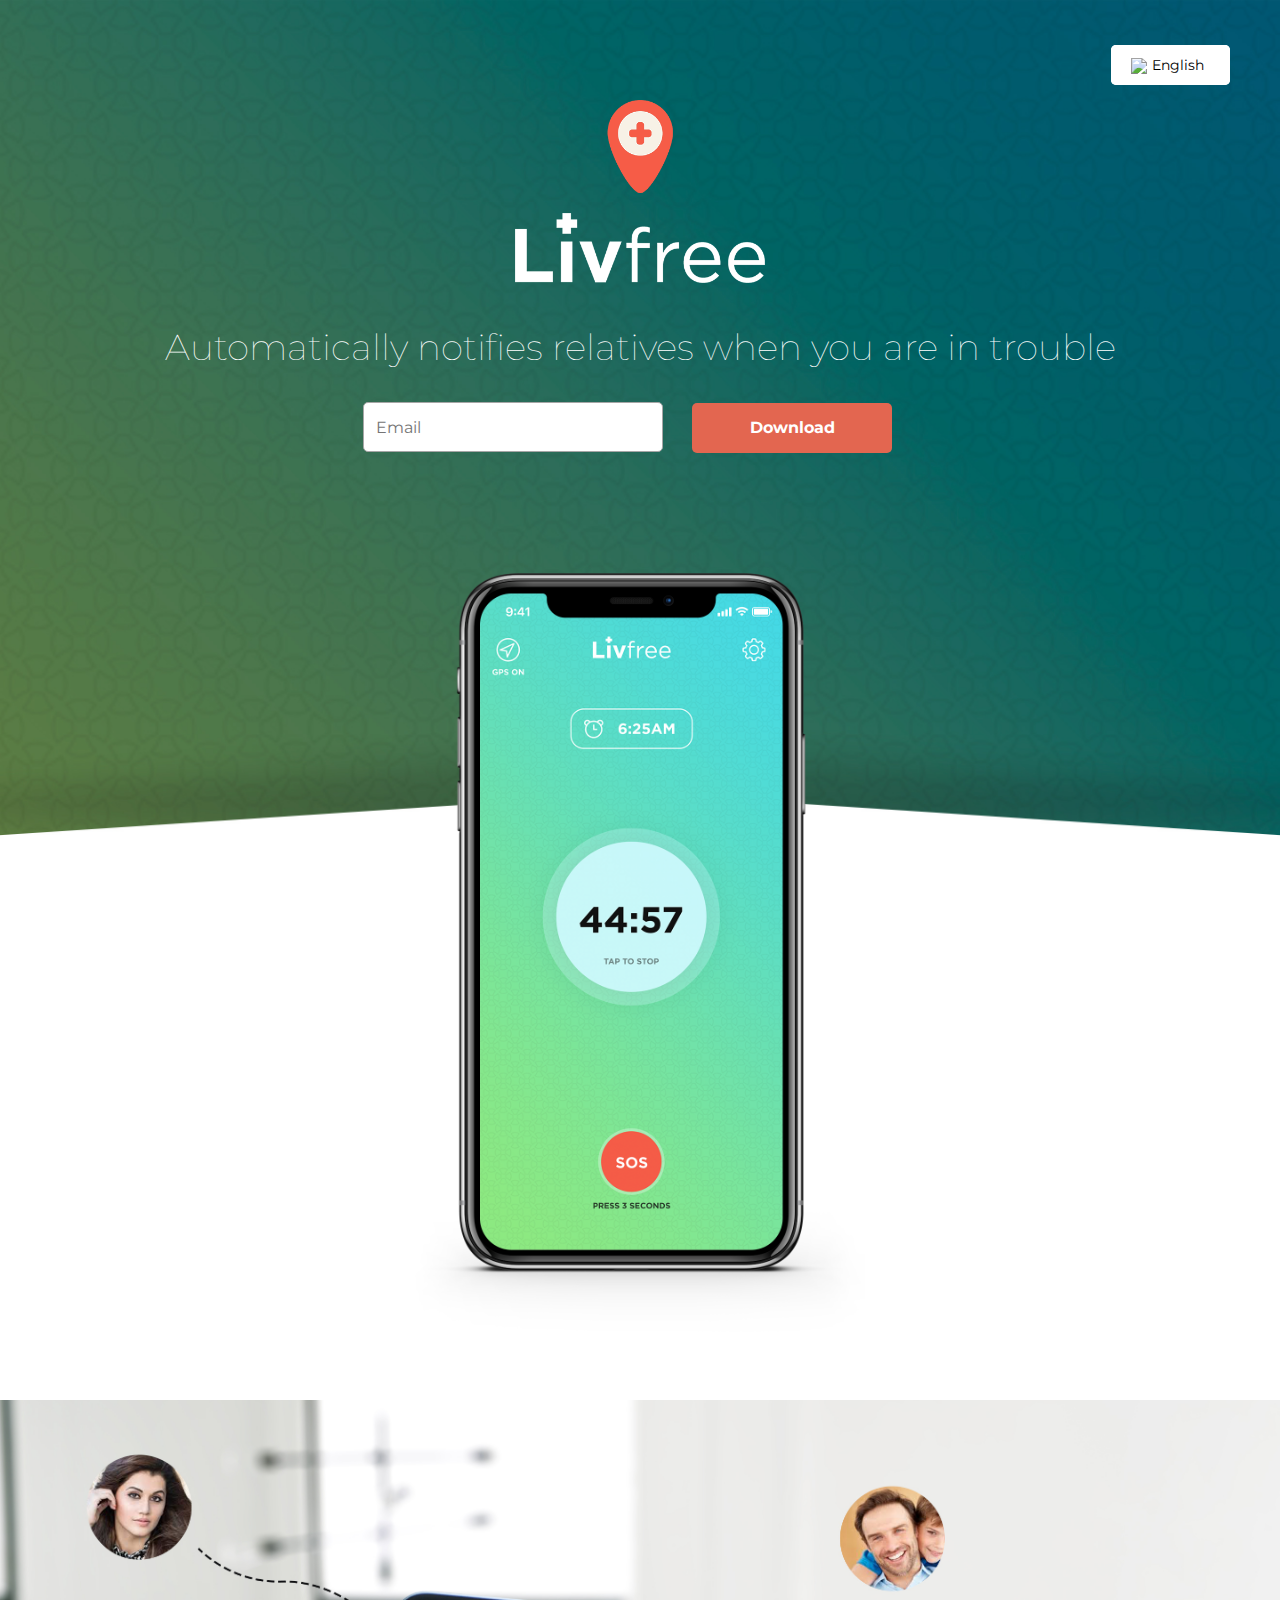
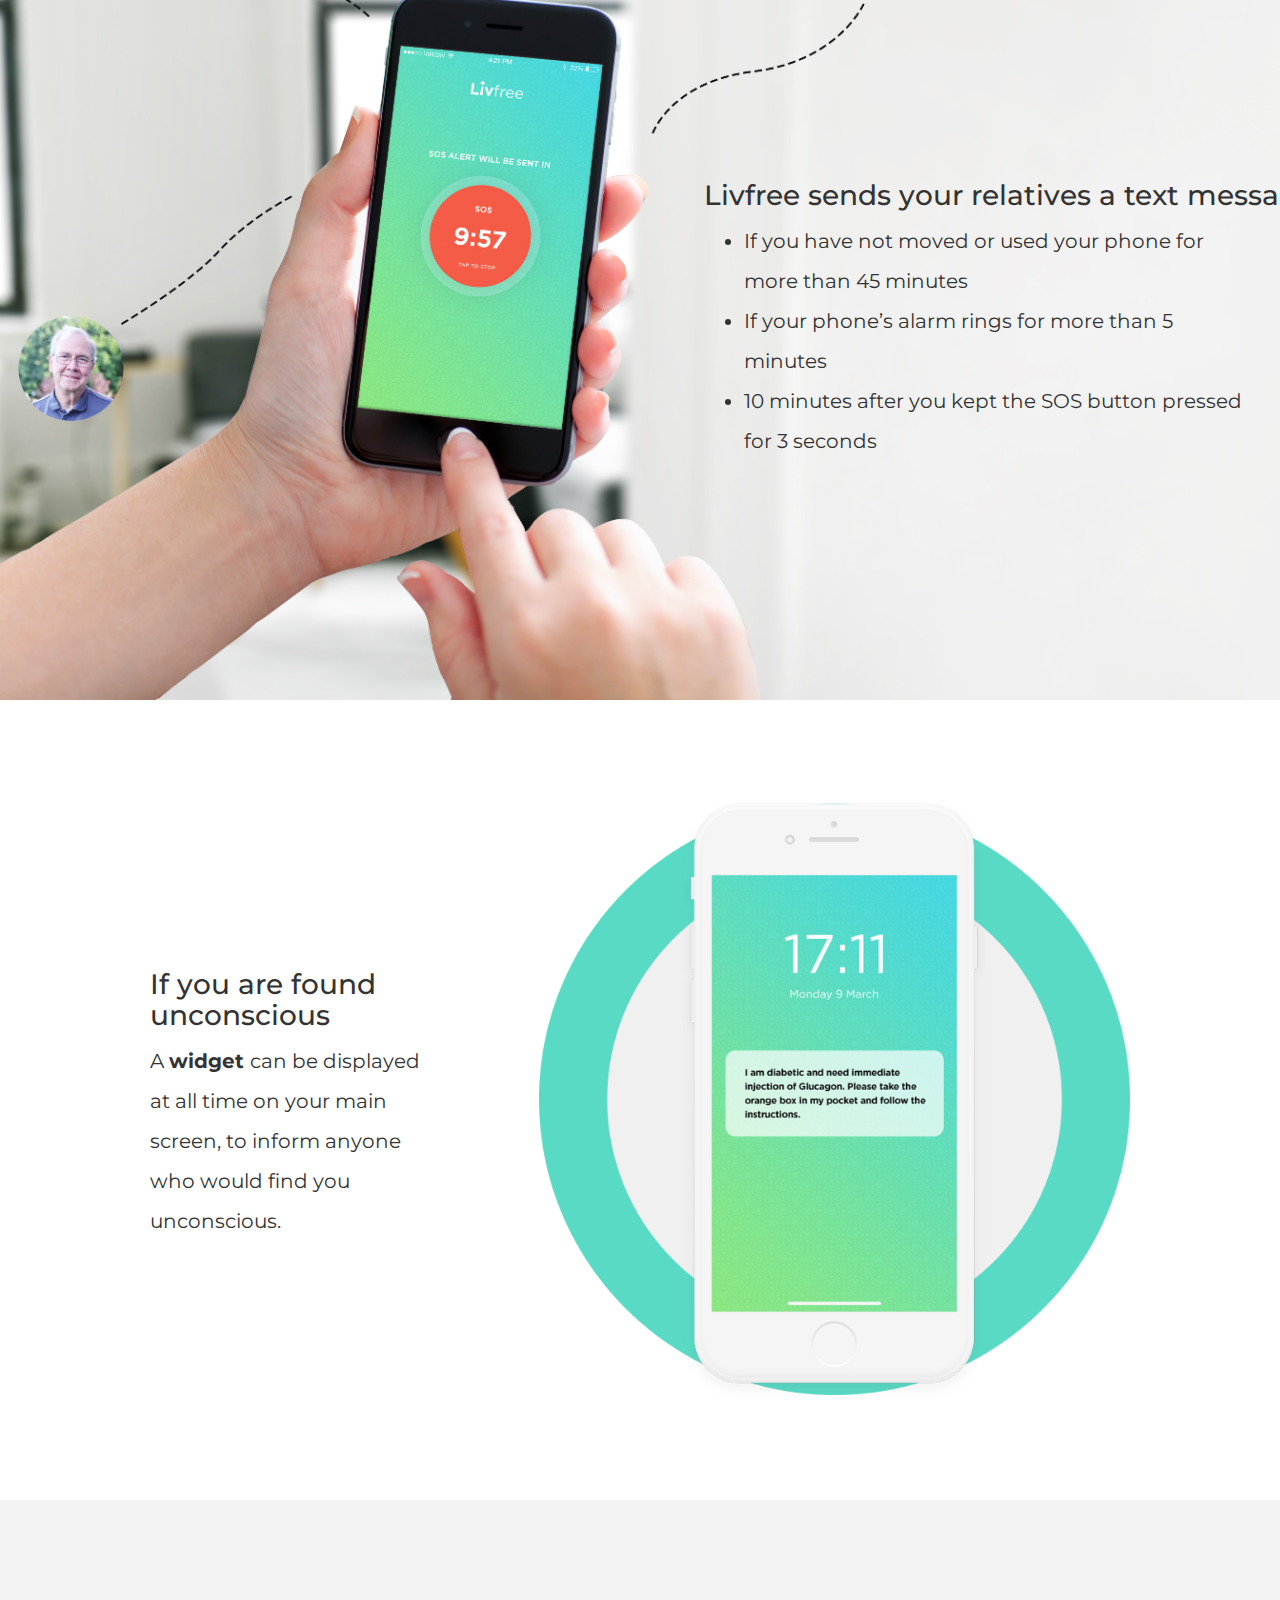
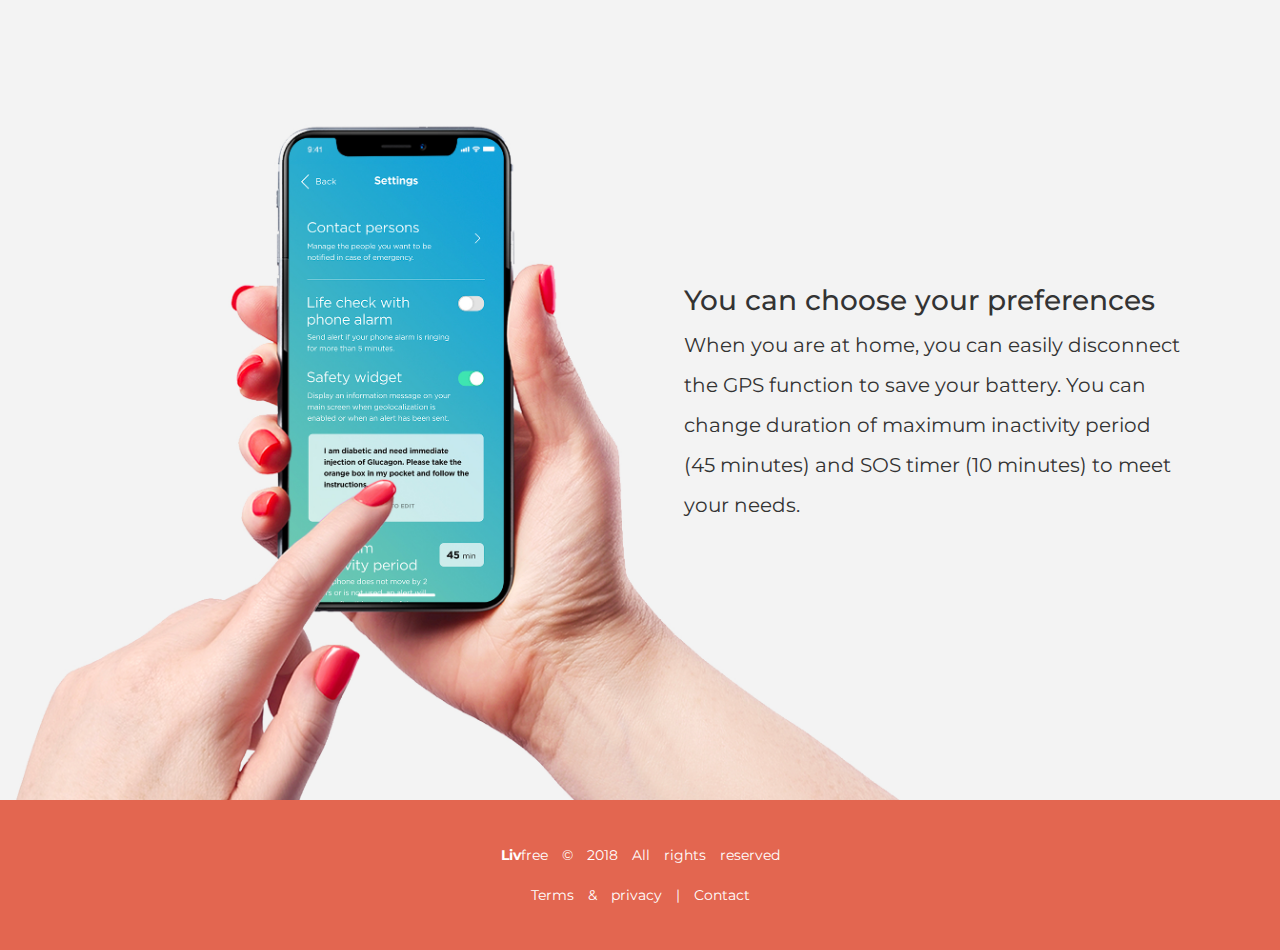
==== index.html @ 3a83318e "should work" ====
<!DOCTYPE HTML>
<head>

  <title>Livfree</title>
  <meta charset="utf-8" />
  <meta name="viewport" content="width=device-width, initial-scale=1" />
  <link href="https://fonts.googleapis.com/css?family=Montserrat:400,700" rel="stylesheet">
  <link href="https://cdn.rawgit.com/michalsnik/aos/2.1.1/dist/aos.css" rel="stylesheet" />
  <link rel="stylesheet" href="https://maxcdn.bootstrapcdn.com/bootstrap/3.3.7/css/bootstrap.min.css">
  <link rel="stylesheet" href="path/to/font-awesome/css/font-awesome.min.css">
  <script src="https://cdn.rawgit.com/michalsnik/aos/2.1.1/dist/aos.js"></script>
  <script src="https://ajax.googleapis.com/ajax/libs/jquery/3.3.1/jquery.min.js"></script>
  <script src="https://maxcdn.bootstrapcdn.com/bootstrap/3.3.7/js/bootstrap.min.js"></script>
  <link rel="stylesheet"  href="assets/css/home.css">
  <link rel="icon" href="images/favicon.ico" type="image/x-icon">
  <script src="assets/js/index.js"></script>
  <script async src="https://www.googletagmanager.com/gtag/js?id=UA-116875076-1"></script>
  <script>
  window.dataLayer = window.dataLayer || [];
  function gtag(){dataLayer.push(arguments);}
  gtag('js', new Date());

  gtag('config', 'UA-116875076-1');
</script>
</head>


<body>

  <div class="page-header-livfree">
    <ul class="languagepicker roundborders">
      <a href="index.html"><li><img src="http://i64.tinypic.com/fd60km.png"/>English</li></a>
      <a href="french.html"><li><img src="http://i60.tinypic.com/zoc4nk.jpg"/>Français</li></a>
    </ul>
    <img src="images/logo.png" alt="logo" id="logo">
    <h2 id="headline">Automatically notifies relatives when you are in trouble</h2>
    <div class="call-to-action">
      <!--  <option value="individual" selected>Individual</option>
      <option value="association">Association</option>
      <option value="health-pro">Health Professional</option>
      <option value="other">Other</option>
    </select>
  -->
  <form class="email-form" onsubmit="return false">
    <input type="email" name="Email" placeholder="Email" id="email">
    <input type="submit"  id="submit-button" value="Download" onclick="displayModal()">
  </form>
  <!-- Modal -->
  <div class="modal fade" role="dialog">
    <div class="modal-dialog">

      <!-- Modal content-->
      <div class="modal-content">
        <div class="modal-header">
          <button type="button" class="close" data-dismiss="modal">&times;</button>
          <h3 class="modal-title">Thank you for registering!</h3>
        </div>
        <div class="modal-body">
          <p>Unfortunately, LivFree is not fully ready yet. You will receive an email when it can be downloaded.</p>
        </div>
      </div>
    </div>
  </div>
</div>
<img src="images/first-screen.png" alt="first-screen" id="first-screen" data-aos="fade-up" data-aos-duration="2000">
</div>


<div class="second-section">
  <div class="second-section-text" data-aos="fade-left" data-aos-duration="2000">
    <h3>Livfree sends your relatives a text message:</h3>
    <ul>
      <li>If you have not moved or used your phone for more than 45 minutes</li>
      <li>If your phone’s alarm rings for more than 5 minutes</li>
      <li>10 minutes after you kept the SOS button pressed for 3 seconds</li>
    </ul>
  </div>
  <img src="images/second-screen-mobile.png" alt="second-screen-mobile" id="second-screen-mobile" >
</div>

<div class="third-section">
  <div class="third-section-text" data-aos="fade-right" data-aos-duration="2000">
    <h3>If you are found unconscious</h3>
    <p>A <strong> widget </strong>can be displayed at all time on your main screen, to inform anyone who would find you unconscious.</p>
  </div>
  <img src="images/third-screen.png" alt="third-screen" id="third-screen" data-aos="fade-left" data-aos-duration="2000">
</div>


<div class="fourth-section">
  <div class="fourth-section-text" data-aos="fade-left" data-aos-duration="2000">
    <h3>You can choose your preferences</h3>
    <p>When you are at home, you can easily disconnect the GPS function to save your battery. You can change duration of maximum inactivity period (45 minutes) and SOS timer (10 minutes) to meet your needs.</p>
  </div>
  <img src="images/fourth-screen-mobile.png" alt="fourth-screen-mobile" id="fourth-screen-mobile" >
</div>

<script type="text/javascript">
function displayModal() {
  $('.modal').modal('show');
}
</script>
<!-- Start of HubSpot Embed Code -->
<script type="text/javascript" id="hs-script-loader" async defer src="//js.hs-scripts.com/4449317.js"></script>
<!-- End of HubSpot Embed Code -->
</body>

<footer>

  <span><strong>Liv</strong>free &copy 2018 All rights reserved  <br> Terms & privacy | <a id="mail-link" href="mailto:p_payard@hotmail.com" target="_top">Contact</a></span>

</footer>
---- assets/css/home.css ----
/* Modal */

.modal-header {
    padding:9px 15px;
    border-bottom:1px solid #eee;
    background-color: #e36650;
    color: white;
    -webkit-border-top-left-radius: 5px;
    -webkit-border-top-right-radius: 5px;
    -moz-border-radius-topleft: 5px;
    -moz-border-radius-topright: 5px;
     border-top-left-radius: 5px;
     border-top-right-radius: 5px;
 }

 .close {
   opacity: 1;
   color: white;
   font-weight: normal;
   font-size: 35px;
   text-shadow: none;
 }

 .modal-header .close {
   margin-top: 0px;
 }

/* GENERAL */

html, body {
  margin: 0;
  padding: 0;
  border: 0;
  font-family: 'Montserrat', sans-serif;
  overflow-x: hidden;
  background-color: #ffffff;
}

h2 {
  font-weight: lighter;
  color: white;
  font-size: 36px;
}

h3 {
  font-size: 28px;
}

p {
  font-size: 20px;
  line-height: 2;
}

li {
  line-height: 2;
  font-size: 20px;
  max-width: 500px;
}



.page-header-livfree {
  background-size: cover;
  background-repeat: no-repeat;
  background-position: center;
  background-image: url("../../images/hero-bg.jpg");
  height: 100vh;
  width: 100vw;
  display: flex;
  flex-direction: column;
  align-items: center;
}

#logo {
  margin-bottom: 25px;
  margin-top: 100px;
  width: 250px;
}


/* Language dropdown */
.languagepicker {
	background-color: #FFF;
	display: inline-block;
	padding: 0;
	height: 40px;
	overflow: hidden;
	transition: all .3s ease;
	margin: 0 50px 10px 0;
	vertical-align: top;
  position: absolute;
right: 0%;
top: 5%;
}

.languagepicker:hover {
	/* don't forget the 1px border */
	height: 81px;
}

.languagepicker a {
	color: #000;
	text-decoration: none;
}

.languagepicker li {
	display: block;
	padding: 0px 20px;
	line-height: 40px;
	border-top: 1px solid #EEE;
  font-size: 14px;
}

.languagepicker li:hover {
	background-color: #EEE;
}

.languagepicker a:first-child li {
	border: none;
	background: #FFF !important;
}

.languagepicker li img {
	margin-right: 5px;
}

.roundborders {
	border-radius: 5px;
}


/* Select buttons */
select, input {
  -webkit-appearance: none;
  text-rendering: auto;
  letter-spacing: normal;
  word-spacing: normal;
  text-transform: none;
  text-indent: 0px;
  text-shadow: none;
  display: inline-block;
  text-align: start;
  margin: 0em;
  border-radius: 5px;
  box-sizing: border-box;
  align-items: center;
  color: black;
  background-color: white;
  cursor: default;
  border-width: 1px;
  border-style: solid;
  border-color: rgb(166, 166, 166);
  height: 50px;
  font-size: 16px;
  text-indent: 10px;
  margin-right: 25px;
}



.active {
  opacity: 1;
  border-color: #000;
}

.call-to-action {
  display: flex;
  margin-top: 25px;
}

#email {
  width: 300px;
}


#submit-button {
  text-align: center;
  width: 200px;
  background-color: #e36650;
  color: white;
  border: none;
  font-weight: bold;
  cursor: pointer;
  text-indent: 0px !important;

}

#first-screen {
  width: 450px;
  margin-top: 120px;
}



/* Second section */

.second-section {
  background-size: cover;
  background-repeat: no-repeat;
  background-image: url("../../images/second-bg.jpg");
  height: 900px;
  margin-top: 500px;
  background-color: #ffffff;
}

.second-section-text {
  display: flex;
  flex-direction: column;
  position: relative;
  top: 40%;
  left: 55%;
}

/* Third section */
.third-section {
  display: flex;
  justify-content: center;
  align-items: center;
  padding: 100px 150px;
}


.third-section-text {
  display: flex;
  flex-direction: column;

}

#third-screen {
  height: 600px;
  margin-left: 100px;
}

/* Fourth section */
.fourth-section {
  display: flex;
  justify-content: center;
  align-items: center;
  padding: 100px 150px 0px 150px;
  background-size: cover;
  background-repeat: no-repeat;
  background-image: url("../../images/fourth-bg.jpg");
  height: 900px;
}

.fourth-section-text {
  display: flex;
  flex-direction: column;
  position: relative;
  left: 30%;
  width: 500px;
}



footer {
  height: 150px;
  background-color: #e36650;
  color: white;
  display: flex;
  justify-content: center;
  align-items: center;
  word-spacing: 10px;
  text-align: center;
      line-height: 40px;

}

#mail-link {
  color: white !important;
}


#second-screen-mobile, #fourth-screen-mobile {
  display: none;
}


/* Responsive */

/* Extra small devices (phones, 600px and down) */
@media only screen and (max-width: 600px) {

}

/* Small devices (portrait tablets and large phones, 600px and up) */
@media only screen and (min-width: 600px) {

}

/* Medium devices (landscape tablets, 768px and up) */
@media only screen and (max-width: 992px) {
  h2 {
    font-size: 24px;
    text-align: center;
  }

  #headline {
    padding: 0 10px;
  }

  h3 {
    font-size: 20px;
  }

  li, p {
    font-size: 16px;
  }

  input {
    margin-top: 25px;
    margin-right: 0px;
    padding: 0px;
  }

  select {
    margin-right: 0px;
    width: 300px;
    margin: 0 auto;
    margin-top: 25px;
  }

  .languagepicker {
    right: -8%;
  }

  .languagepicker li  {
    font-size: 12px;
    padding: 0 8px;
  }


  #logo {
    width: 150px;
    margin-top: 50px;
  }

  .page-header-livfree {
    text-align: center;
    height: unset;
    width: unset;
  }

  .call-to-action {
    flex-direction: column;
    text-align: center;
    margin-top: 0px;
  }

  #email {
    text-align: center;
  }

  #first-screen {
    width: 250px;
    margin-top: 75px;
  }

  .second-section {
    background: none;
    height: unset;
    margin-top: 15px;
  }

  #second-screen-mobile {
    display: flex;
    width: 100%;
  }

  #third-screen {
    height: 300px;
    margin-left: 0px;
    margin-top: 50px;
  }

  .second-section-text {
    top: 0%;
    left: 0%;
    padding: 50px;
  }


  .third-section {
    padding: 50px;
    display: flex;
    flex-direction: column;
    align-items: center;
    background-color: #f3f3f3;
  }

  .fourth-section {
    background: none;
    height: unset;
    padding: 0px;
    display: block;
  }

  .fourth-section-text {
    left: 0%;
    width: unset;
    padding: 75px 50px 50px 50px;
  }

  #fourth-screen-mobile {
    display: flex;
    width: 100%;
  }

  footer {
    font-size: 12px;
    word-spacing: 2px;
  }

}

/* Large devices (laptops/desktops, 992px and up) */
@media only screen and (min-width: 992px) and (max-width: 1200px)  {
  h2 {
    font-size:24px;
  }
  h3 {
    font-size: 22px;
  }
  li, p {
    font-size: 16px;
  }

  .second-section-text {
    width: 300px;
    left: 65%;
  }

  .fourth-section-text {
    width: 260px;
    left: 50%;
  }
}

/* Extra large devices (large laptops and desktops, 1200px and up) */
@media only screen and (min-width: 1200px) {

}
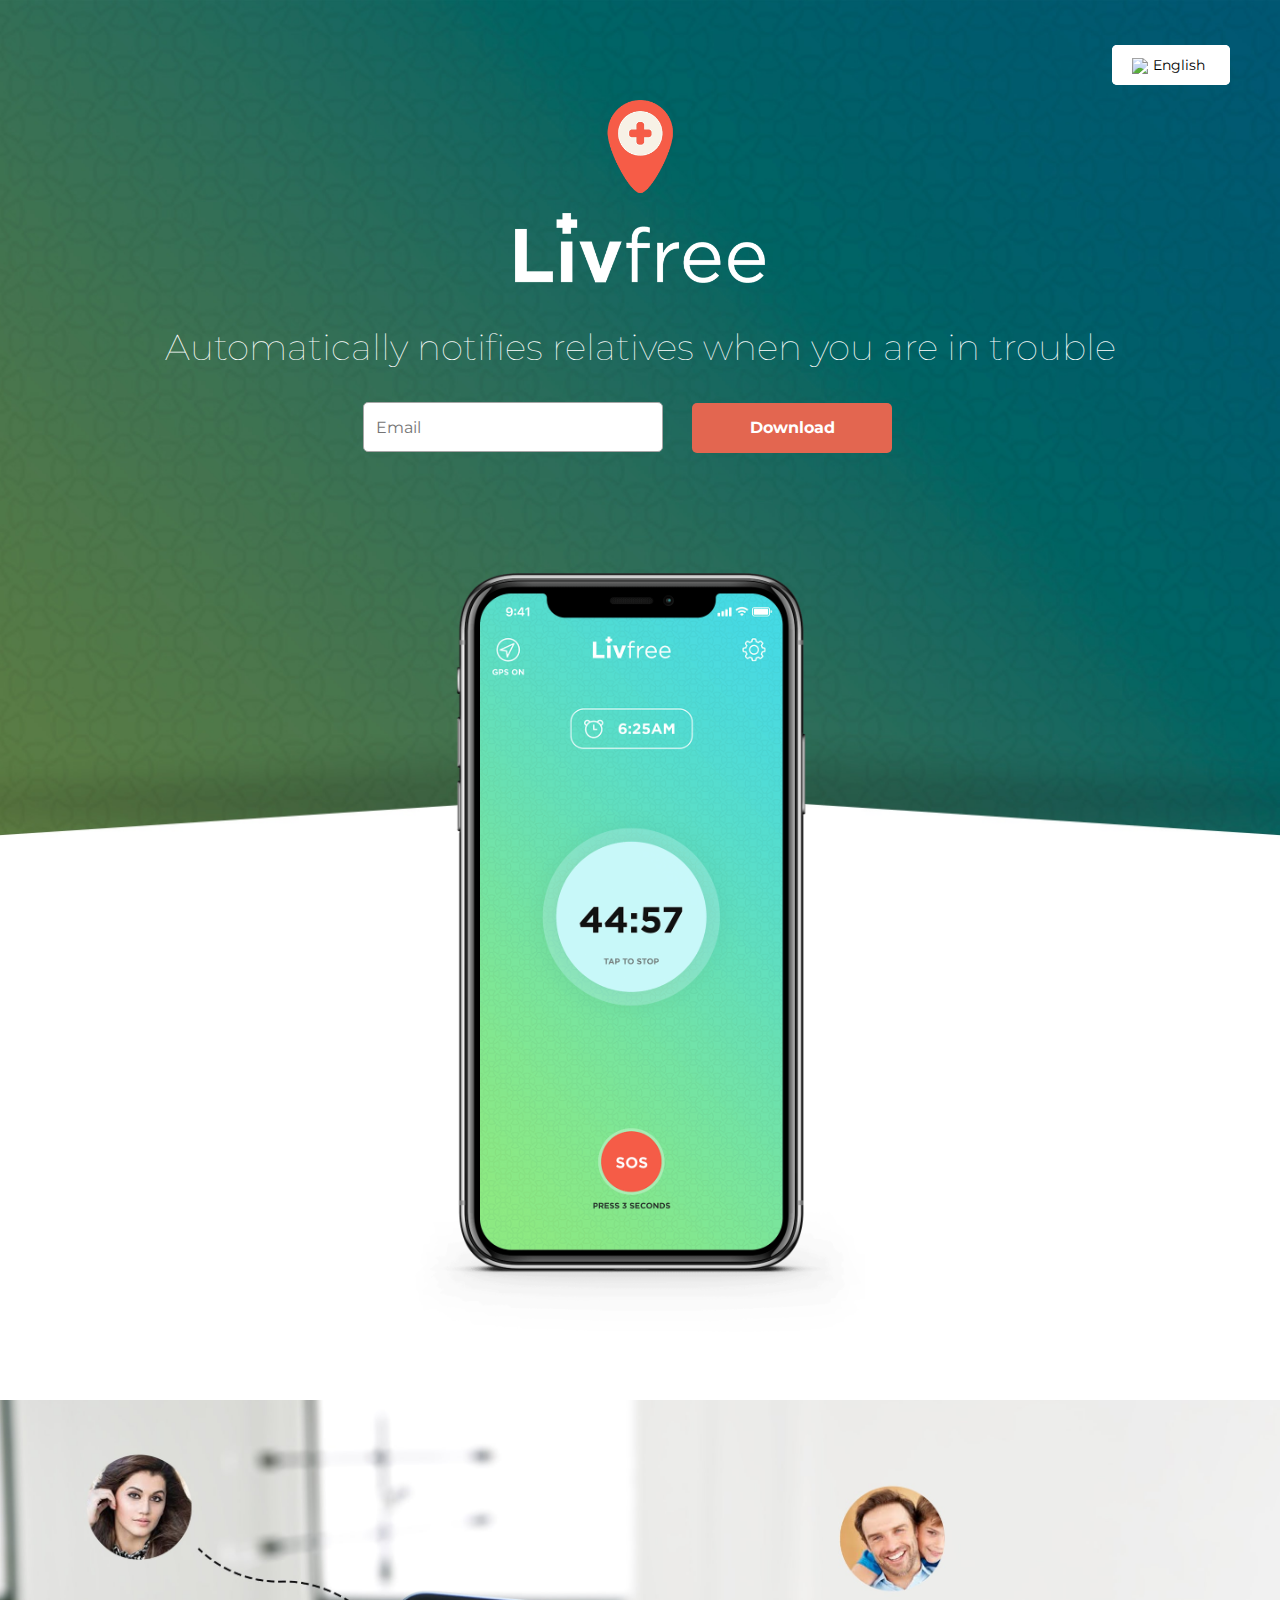
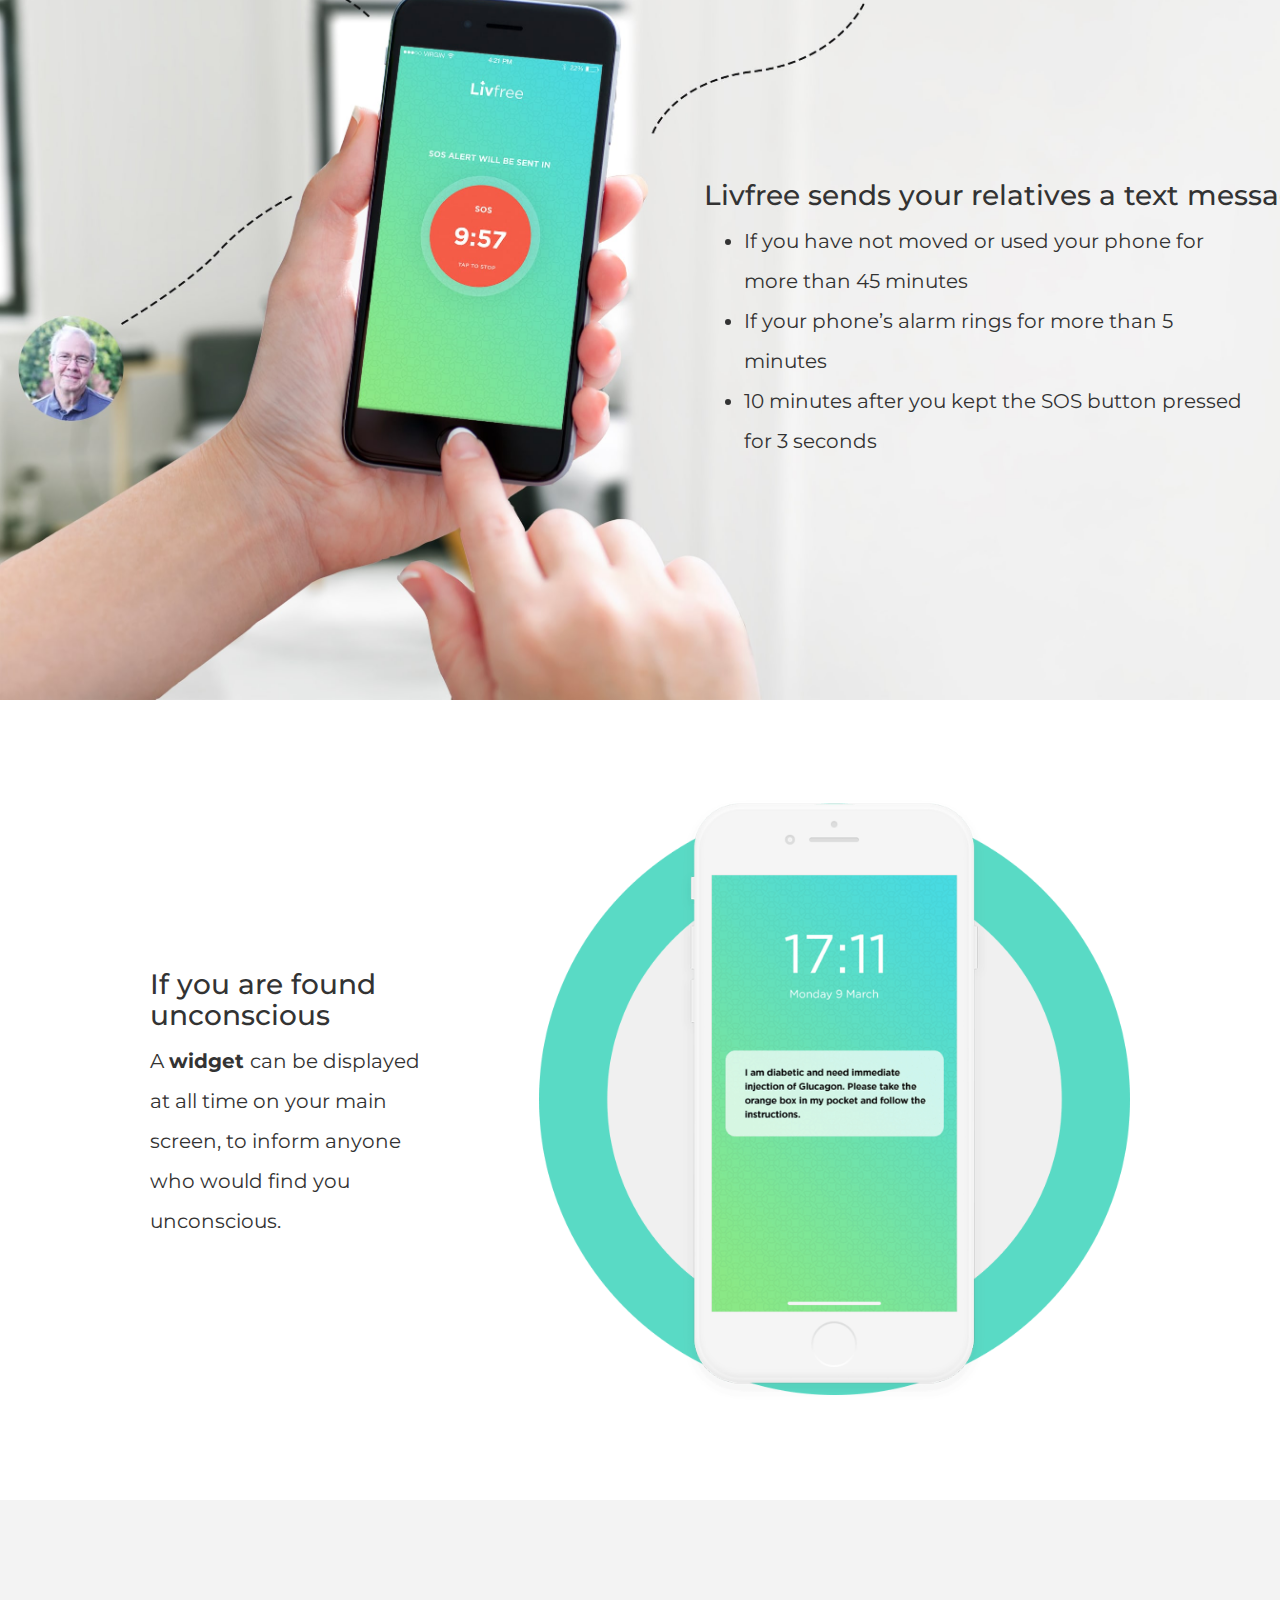
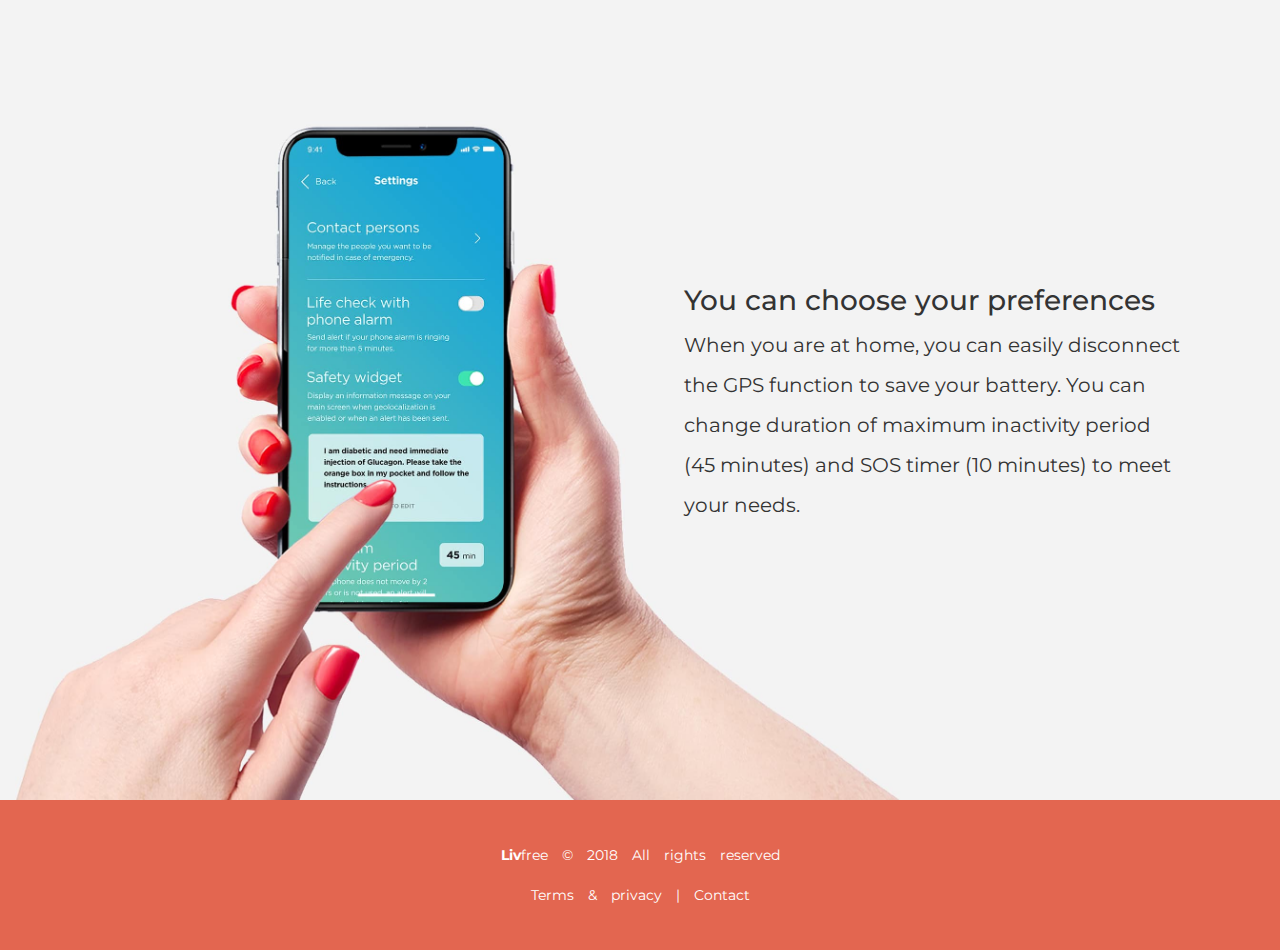
==== commit 5e608a4e: "languages done" ====
--- a/index.html
+++ b/index.html
@@ -30,7 +30,9 @@
   <div class="page-header-livfree">
     <ul class="languagepicker roundborders">
       <a href="index.html"><li><img src="http://i64.tinypic.com/fd60km.png"/>English</li></a>
-      <a href="french.html"><li><img src="http://i60.tinypic.com/zoc4nk.jpg"/>Français</li></a>
+      <a href="french.html"><li><img src="http://i60.tinypic.com/zoc4nk.jpg"/>French</li></a>
+      <a href="dutch.html"><li><img src="http://i65.tinypic.com/2d0kyno.png"/>Dutch</li></a>
+      <a href="german.html"><li><img src="http://i63.tinypic.com/10zmzyb.png"/>German</li></a>
     </ul>
     <img src="images/logo.png" alt="logo" id="logo">
     <h2 id="headline">Automatically notifies relatives when you are in trouble</h2>
@@ -107,6 +109,6 @@
 
 <footer>
 
-  <span><strong>Liv</strong>free &copy 2018 All rights reserved  <br> Terms & privacy | <a id="mail-link" href="mailto:p_payard@hotmail.com" target="_top">Contact</a></span>
+  <span><strong>Liv</strong>free &copy 2018 All rights reserved  <br> Terms & privacy | <a id="mail-link" href="mailto:info@livfree.io" target="_top">Contact</a></span>
 
 </footer>
--- a/assets/css/home.css
+++ b/assets/css/home.css
@@ -95,7 +95,7 @@
 
 .languagepicker:hover {
 	/* don't forget the 1px border */
-	height: 81px;
+	height: 165px;
 }
 
 .languagepicker a {
@@ -122,6 +122,7 @@
 
 .languagepicker li img {
 	margin-right: 5px;
+  height: 15px;
 }
 
 .roundborders {
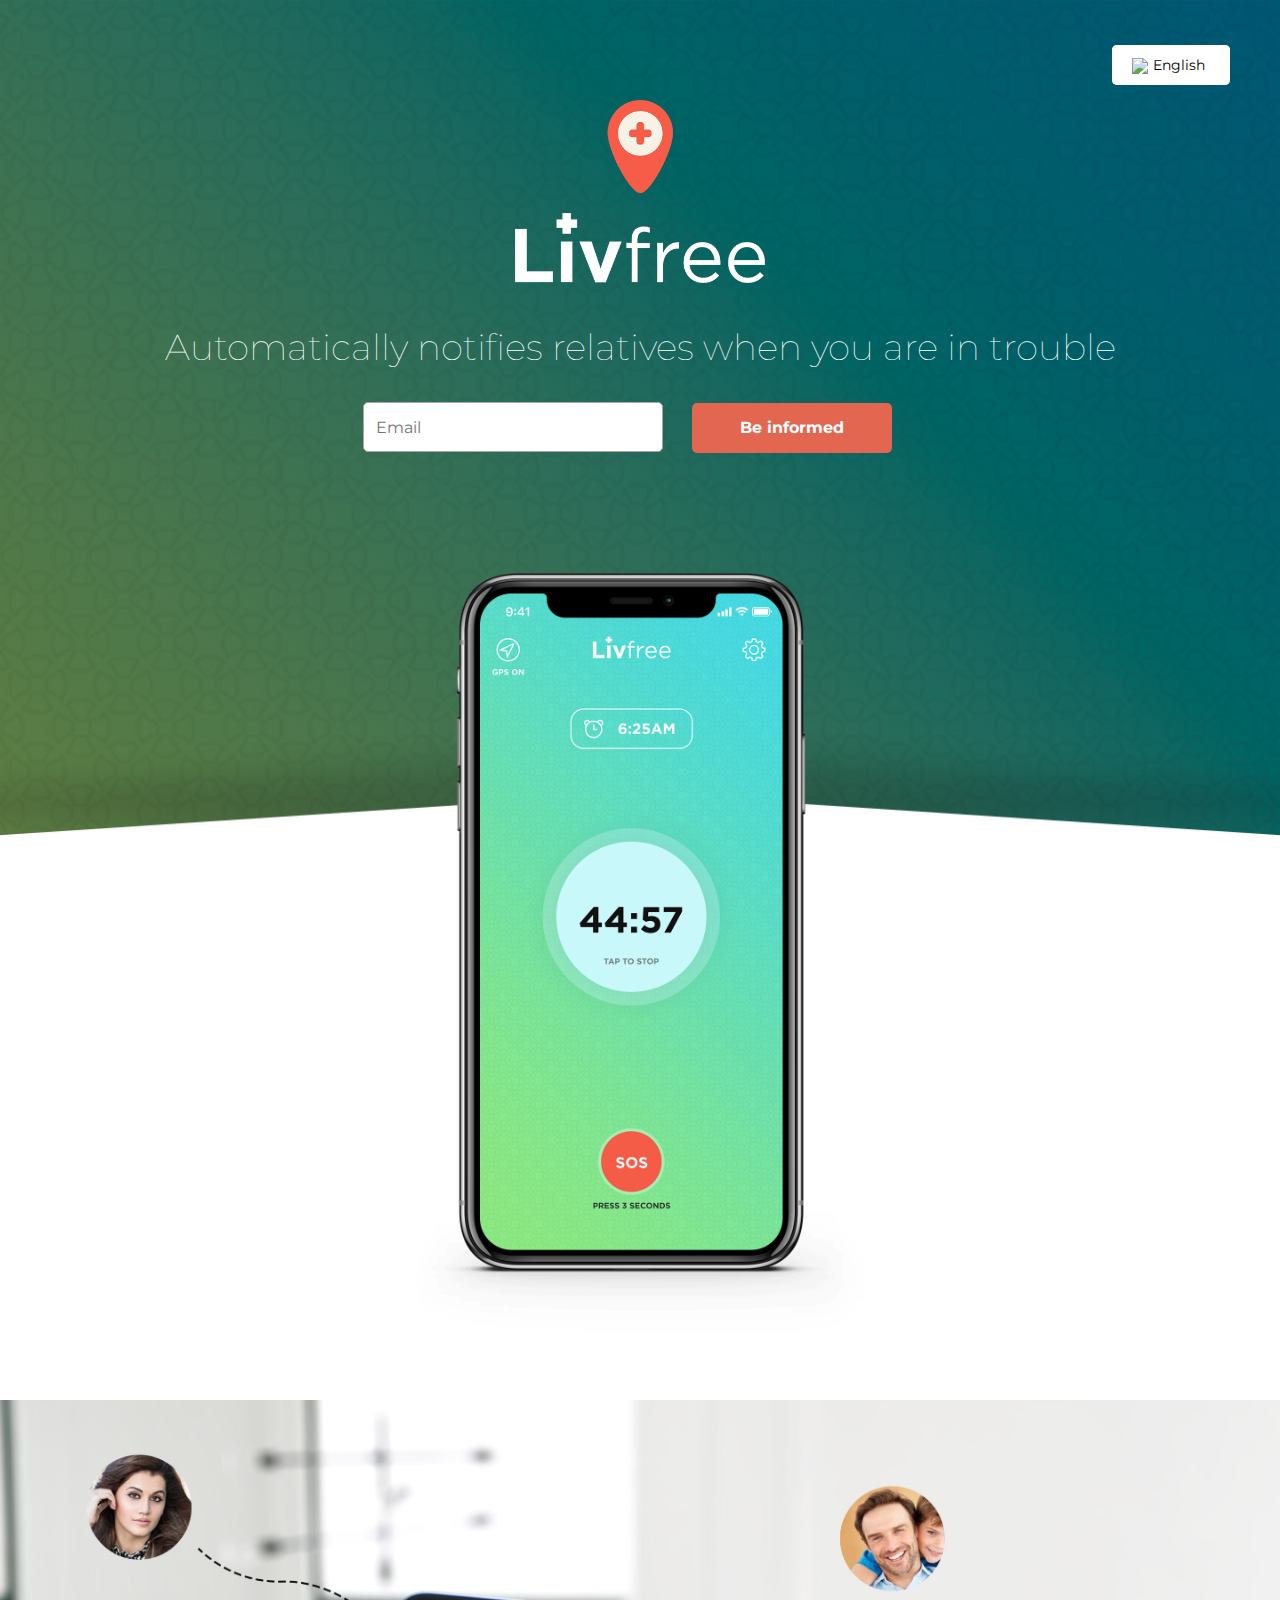
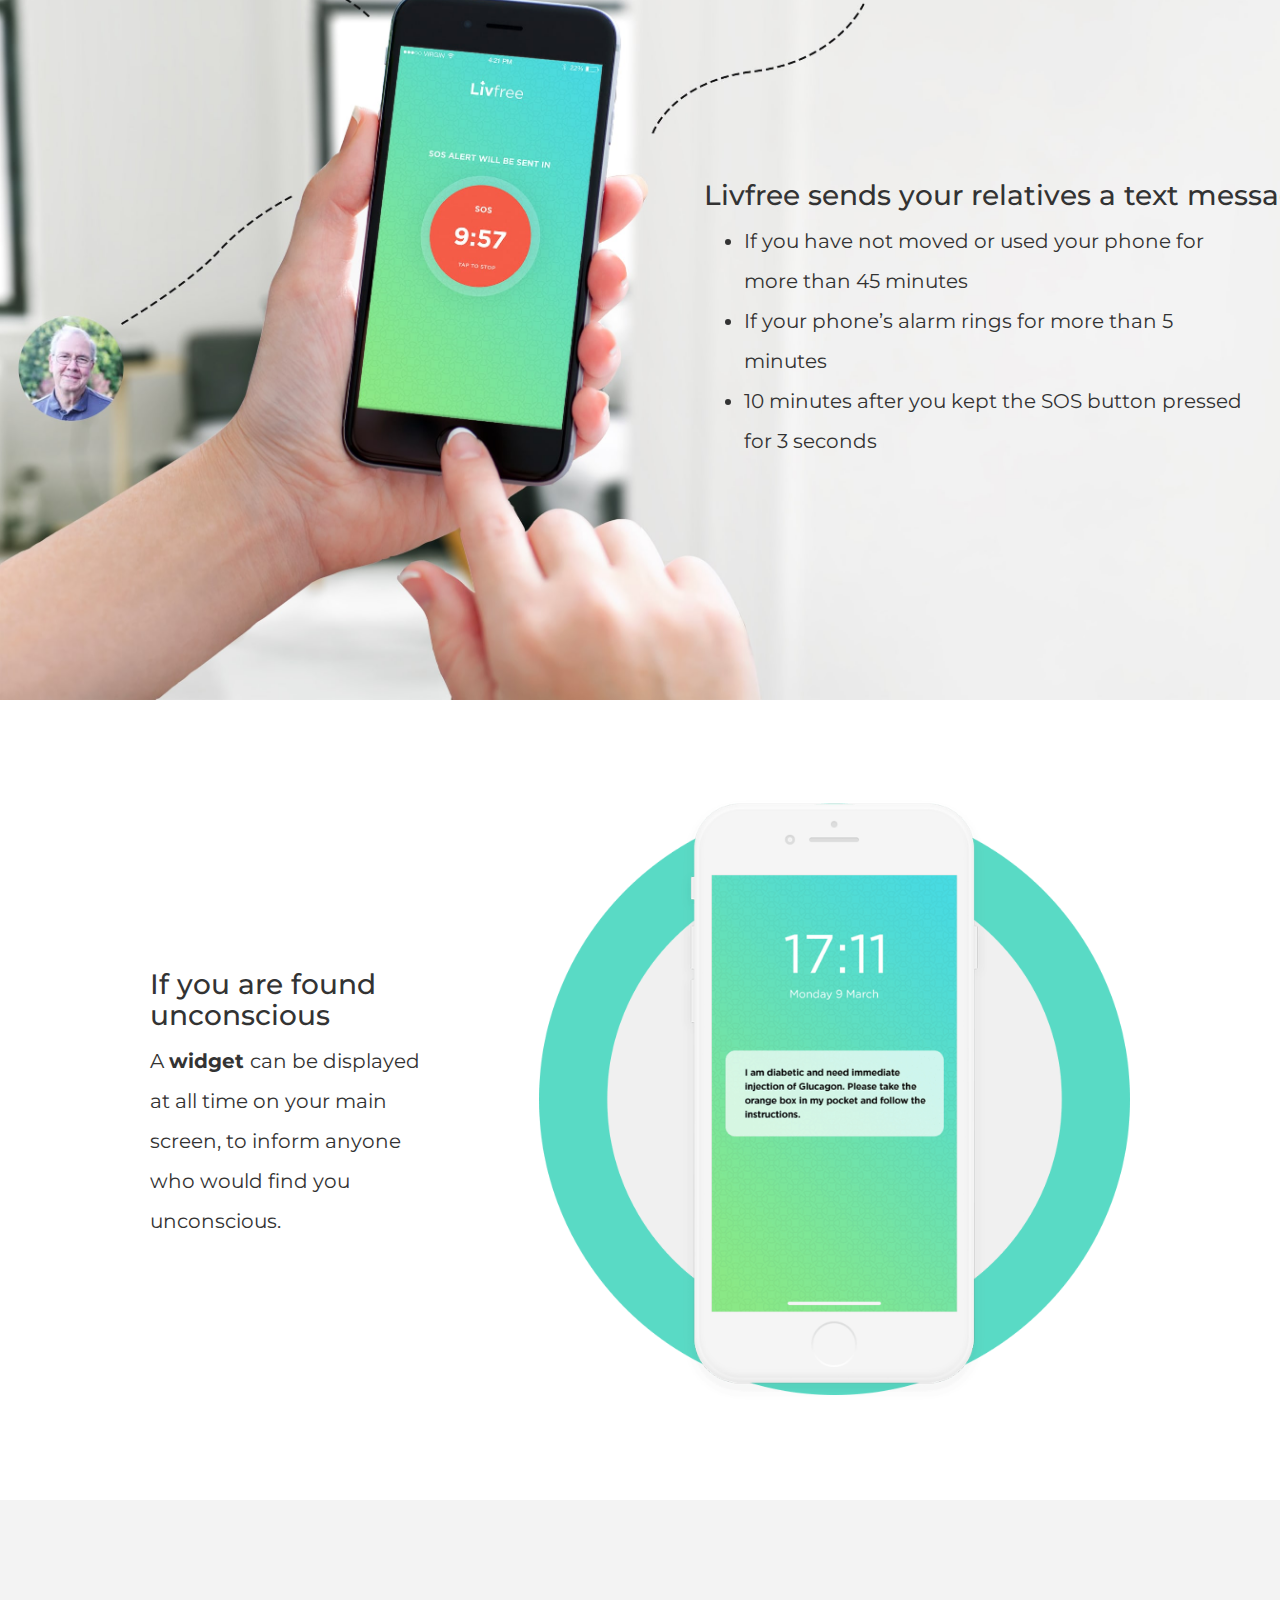
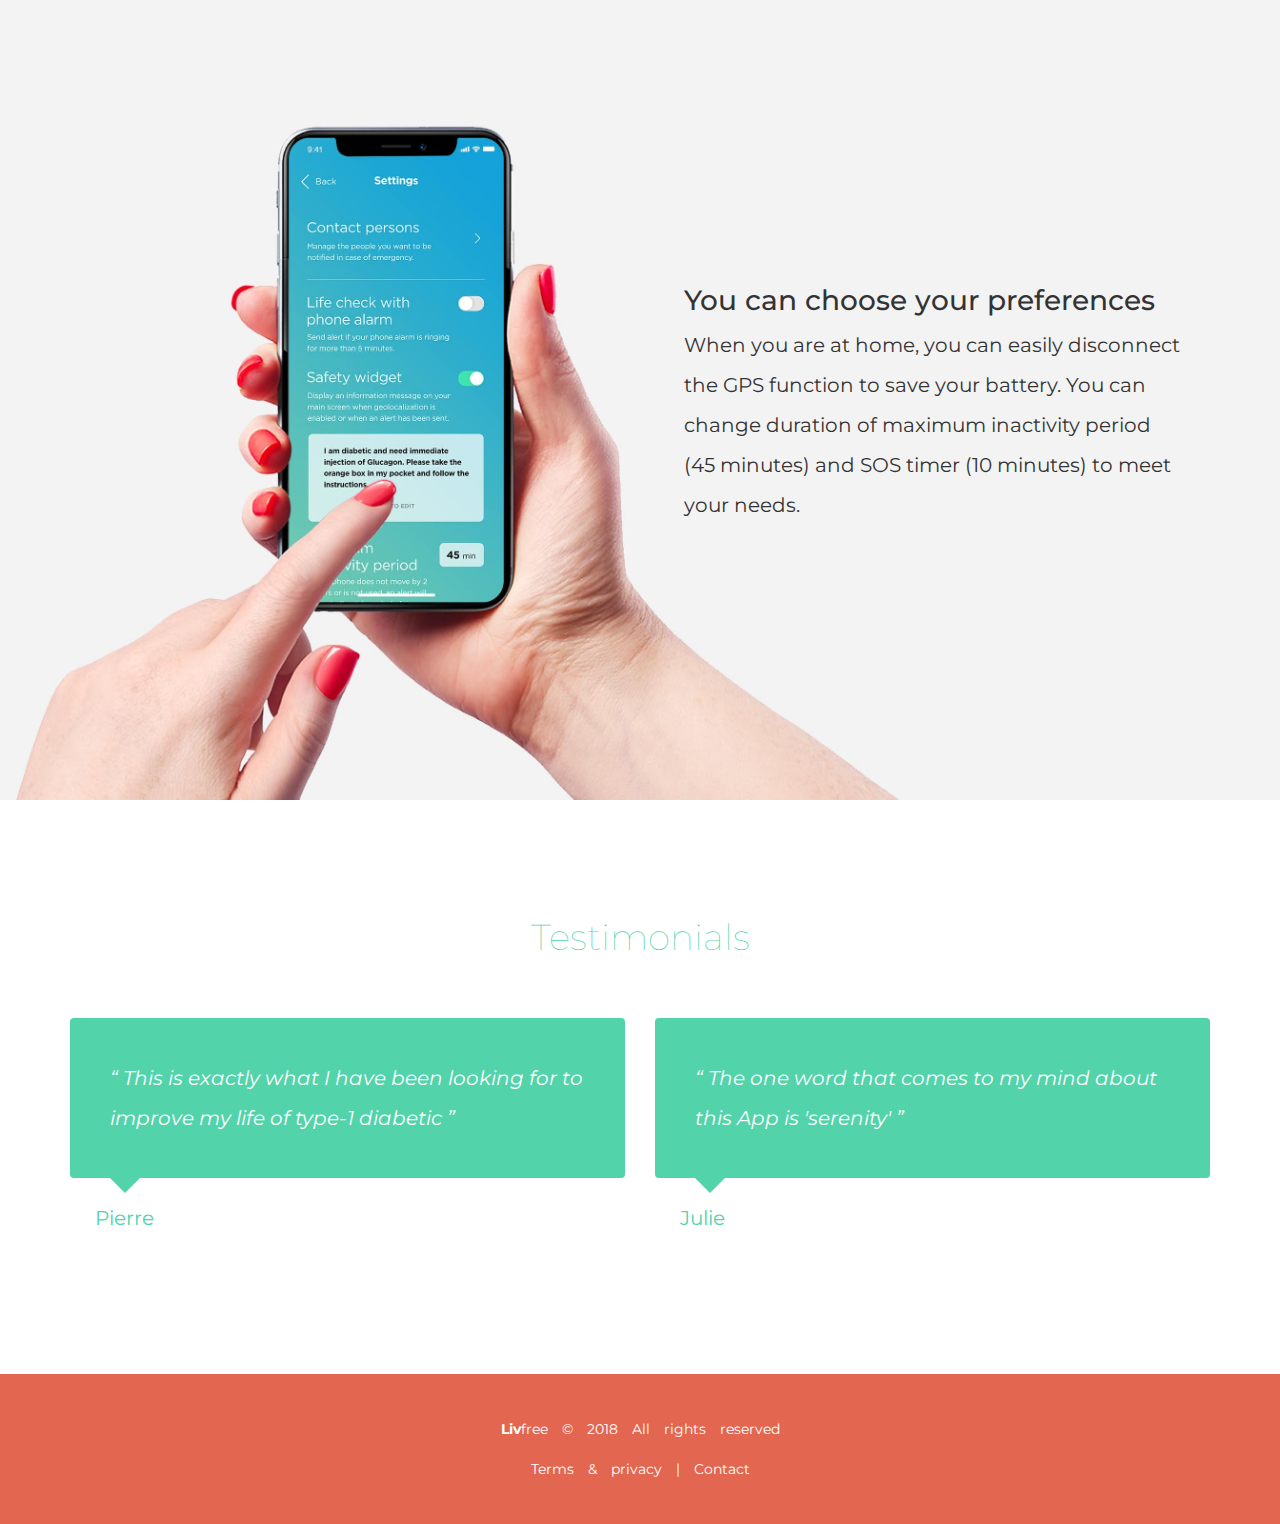
==== commit 7ff030f1: "updated language" ====
--- a/index.html
+++ b/index.html
@@ -4,6 +4,7 @@
   <title>Livfree</title>
   <meta charset="utf-8" />
   <meta name="viewport" content="width=device-width, initial-scale=1" />
+  <meta name="keywords" content="coma, hypoglycemia, diabetic, diabetes, patient, type 1, T1D, alert, alarm, notification, remote, monitoring, surveillance, assistance, GPS, automatic, insulin, glucagon, glucometer, glucose, level, CGM, Dexcom, G4, G5, Medtronics, Guardian Connect, Abbott, rash, allergy, phone, smartphone, app, application, SMS" />
   <link href="https://fonts.googleapis.com/css?family=Montserrat:400,700" rel="stylesheet">
   <link href="https://cdn.rawgit.com/michalsnik/aos/2.1.1/dist/aos.css" rel="stylesheet" />
   <link rel="stylesheet" href="https://maxcdn.bootstrapcdn.com/bootstrap/3.3.7/css/bootstrap.min.css">
@@ -33,6 +34,7 @@
       <a href="french.html"><li><img src="http://i60.tinypic.com/zoc4nk.jpg"/>French</li></a>
       <a href="dutch.html"><li><img src="http://i65.tinypic.com/2d0kyno.png"/>Dutch</li></a>
       <a href="german.html"><li><img src="http://i63.tinypic.com/10zmzyb.png"/>German</li></a>
+      <a href="italian.html"><li><img src="http://i58.tinypic.com/2elzfdd.jpg"/>Italian</li></a>
     </ul>
     <img src="images/logo.png" alt="logo" id="logo">
     <h2 id="headline">Automatically notifies relatives when you are in trouble</h2>
@@ -45,7 +47,7 @@
   -->
   <form class="email-form" onsubmit="return false">
     <input type="email" name="Email" placeholder="Email" id="email">
-    <input type="submit"  id="submit-button" value="Download" onclick="displayModal()">
+    <input type="submit"  id="submit-button" value="Be informed" onclick="displayModal()">
   </form>
   <!-- Modal -->
   <div class="modal fade" role="dialog">
@@ -97,6 +99,40 @@
   <img src="images/fourth-screen-mobile.png" alt="fourth-screen-mobile" id="fourth-screen-mobile" >
 </div>
 
+<section id="fh5co-testimonials" data-section="testimonials">
+  <div class="container">
+    <div class="row">
+      <div class="col-md-12 section-heading text-center">
+        <h2 class="to-animate">Testimonials</h2>
+      </div>
+    </div>
+    <div class="row">
+      <div class="col-md-6" data-aos="fade-up" data-aos-duration="500">
+        <div class="box-testimony">
+          <blockquote class="to-animate-2">
+            <p>&ldquo; This is exactly what I have been looking for to improve my life of type-1 diabetic &rdquo;</p>
+          </blockquote>
+          <div class="author to-animate">
+            <p> Pierre </p>
+          </div>
+        </div>
+      </div>
+      <div class="col-md-6" data-aos="fade-up" data-aos-duration="500">
+        <div class="box-testimony">
+          <blockquote class="to-animate-2">
+            <p>&ldquo; The one word that comes to my mind about this App is 'serenity' &rdquo;</p>
+          </blockquote>
+          <div class="author to-animate">
+            <p> Julie
+            </p>
+          </div>
+        </div>
+      </div>
+
+    </div>
+  </div>
+</section>
+
 <script type="text/javascript">
 function displayModal() {
   $('.modal').modal('show');
@@ -109,6 +145,6 @@
 
 <footer>
 
-  <span><strong>Liv</strong>free &copy 2018 All rights reserved  <br> Terms & privacy | <a id="mail-link" href="mailto:info@livfree.io" target="_top">Contact</a></span>
+  <span><strong>Liv</strong>free &copy 2018 All rights reserved  <br> <a href="images/LIV-Privacy Policy.pdf"> Terms & privacy </a> | <a id="mail-link" href="mailto:info@livfree.io" target="_top">Contact</a></span>
 
 </footer>
--- a/assets/css/home.css
+++ b/assets/css/home.css
@@ -95,7 +95,7 @@
 
 .languagepicker:hover {
 	/* don't forget the 1px border */
-	height: 165px;
+	height: 205px;
 }
 
 .languagepicker a {
@@ -232,6 +232,93 @@
   margin-left: 100px;
 }
 
+/* Testimonials */
+
+#fh5co-testimonials {
+  padding: 7em 0;
+  background-color: #ffffff;
+}
+
+#fh5co-testimonials .section-heading h2 {
+  color: #52d3aa;
+  padding-bottom: 50px;
+}
+#fh5co-testimonials .section-heading h2:after {
+  background: #52d3aa;
+}
+#fh5co-testimonials .section-heading .subtext h3 {
+  color: #52d3aa;
+}
+#fh5co-testimonials .box-testimony {
+  margin-bottom: 2em;
+  float: left;
+}
+#fh5co-testimonials .box-testimony a {
+  color: #52d3aa;
+}
+#fh5co-testimonials .box-testimony a:hover, #fh5co-testimonials .box-testimony a:focus, #fh5co-testimonials .box-testimony a:active {
+  color: white;
+  text-decoration: none;
+}
+#fh5co-testimonials .box-testimony blockquote {
+  padding-left: 0;
+  border-left: none;
+  padding: 40px;
+  background: #52d3aa;
+  position: relative;
+  -webkit-border-radius: 4px;
+  -moz-border-radius: 4px;
+  -ms-border-radius: 4px;
+  border-radius: 4px;
+  color: white;
+}
+#fh5co-testimonials .box-testimony blockquote:after {
+  content: "";
+  position: absolute;
+  top: 100%;
+  left: 40px;
+  border-top: 15px solid black;
+  border-top-color: #52d3aa;
+  border-left: 15px solid transparent;
+  border-right: 15px solid transparent;
+}
+#fh5co-testimonials .box-testimony blockquote .quote {
+  position: absolute;
+  top: 0;
+  left: 10px;
+  text-align: center;
+  font-size: 30px;
+  line-height: 0;
+  display: table;
+  color: #52d3aa;
+  width: 56px;
+  height: 56px;
+  margin-top: -30px;
+  background: #52d3aa;
+  -webkit-border-radius: 50%;
+  -moz-border-radius: 50%;
+  -ms-border-radius: 50%;
+  border-radius: 50%;
+}
+#fh5co-testimonials .box-testimony blockquote .quote > span {
+  display: table-cell;
+  vertical-align: middle;
+}
+#fh5co-testimonials .box-testimony blockquote p {
+  font-style: italic;
+}
+#fh5co-testimonials .box-testimony .author {
+  line-height: 20px;
+  color: #52d3aa;
+  font-size: 20px;
+  margin-left: 25px;
+}
+#fh5co-testimonials .box-testimony .author .subtext {
+  display: block;
+  color: rgba(255, 255, 255, 0.5);
+  font-size: 16px;
+}
+
 /* Fourth section */
 .fourth-section {
   display: flex;
@@ -267,6 +354,12 @@
 
 }
 
+footer a {
+  color: white !important;
+  text-decoration: none !important;
+}
+
+
 #mail-link {
   color: white !important;
 }
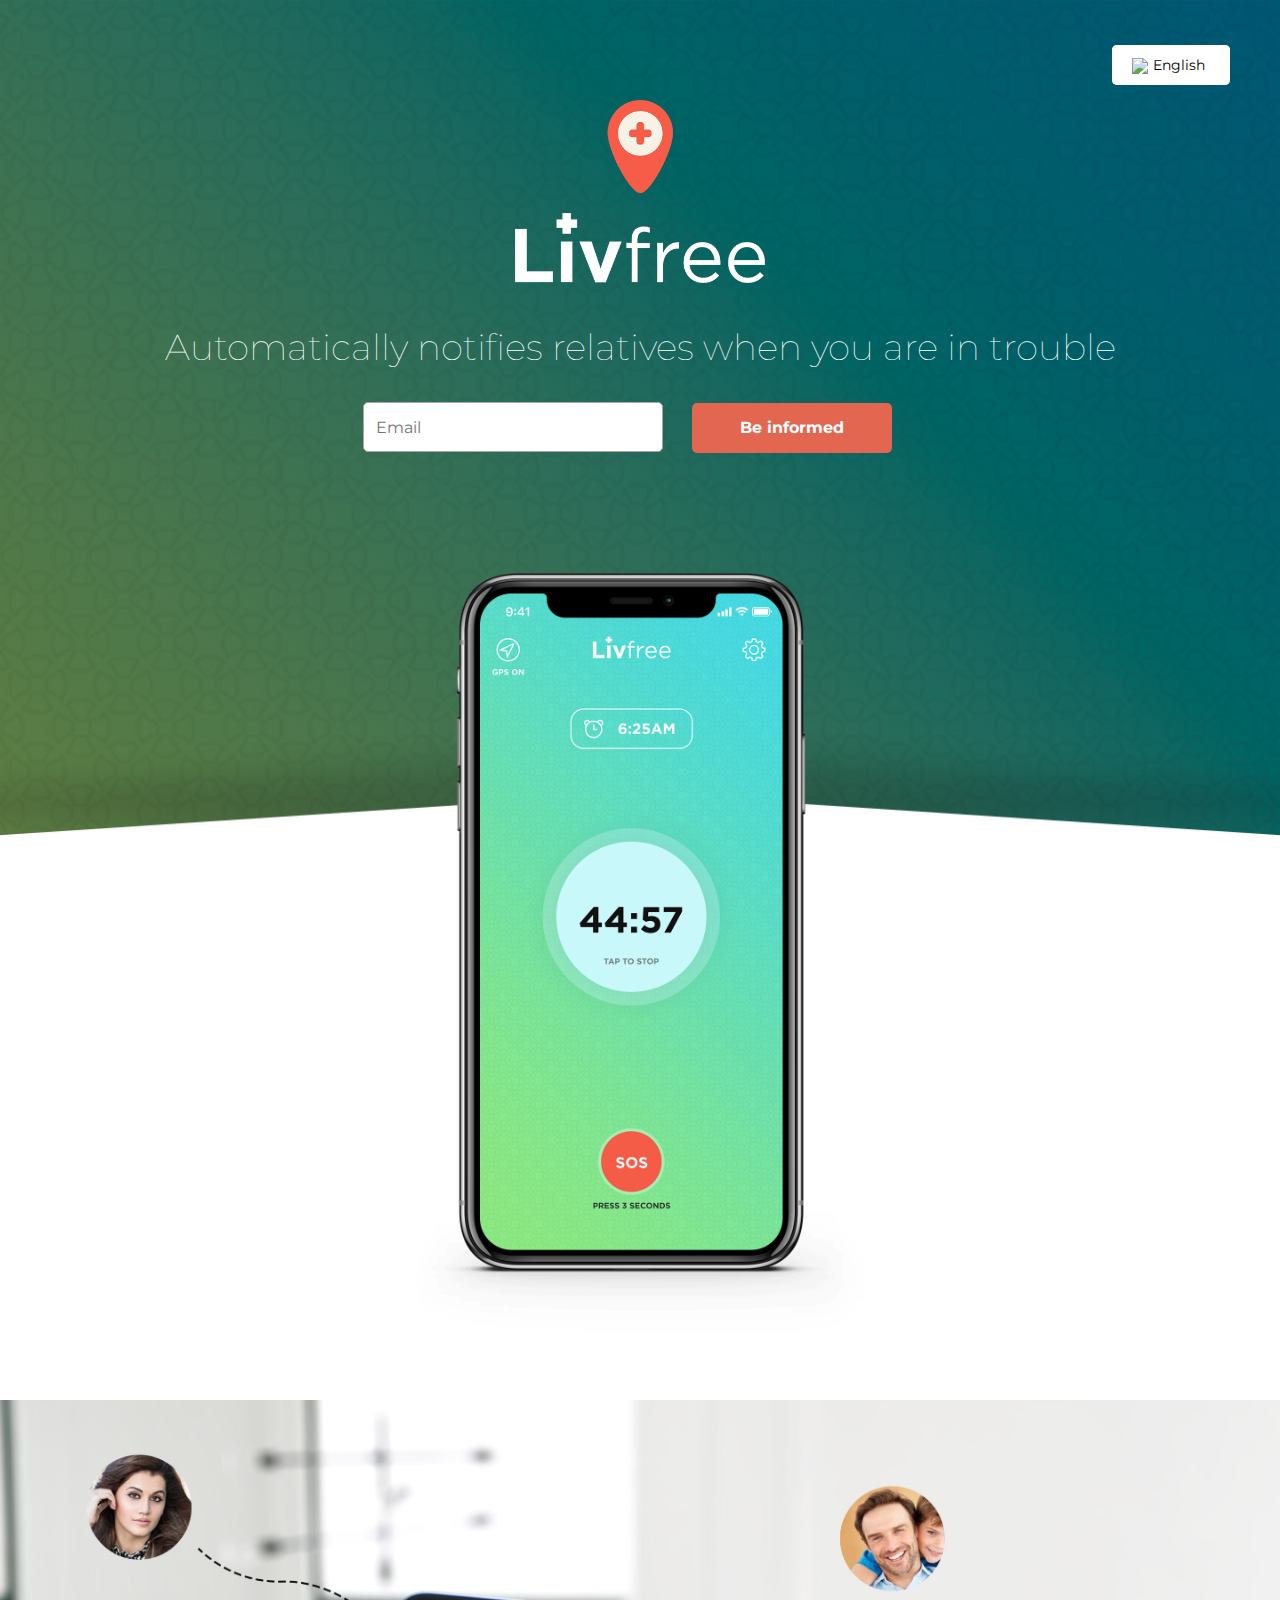
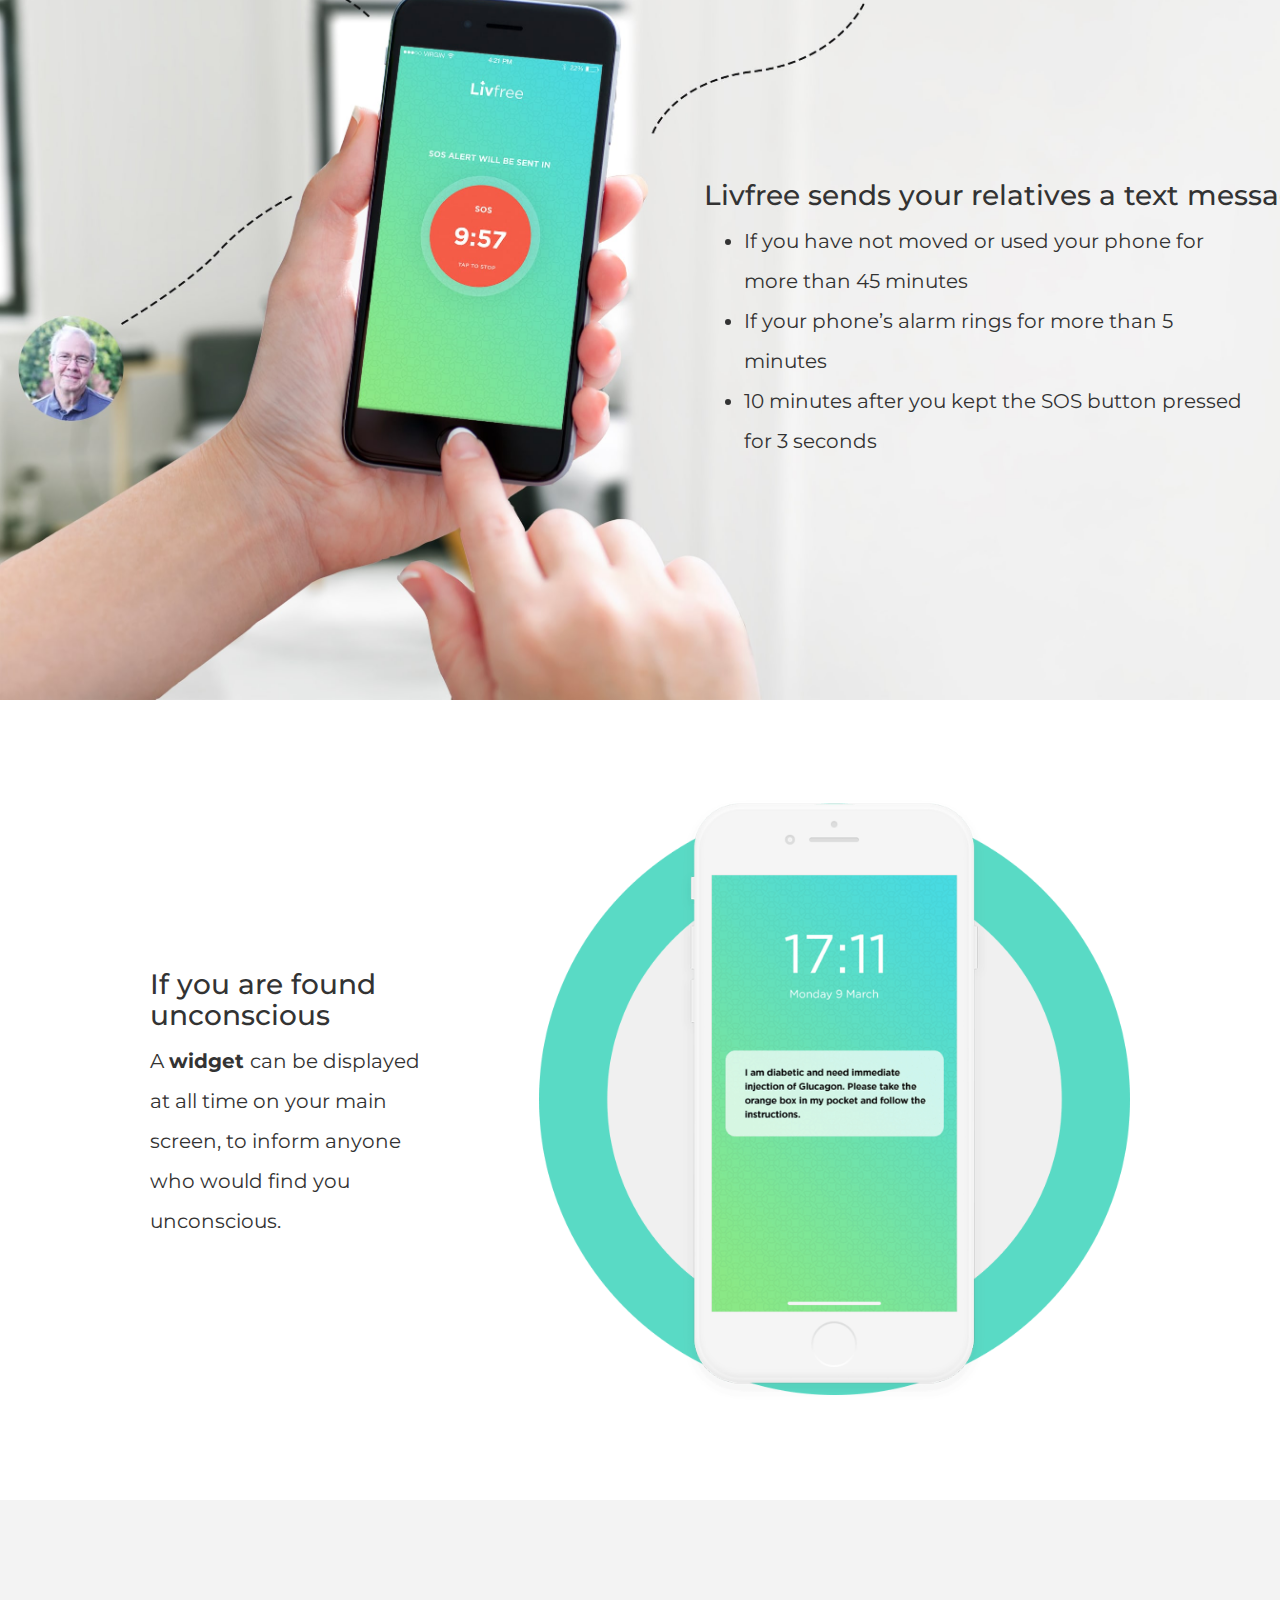
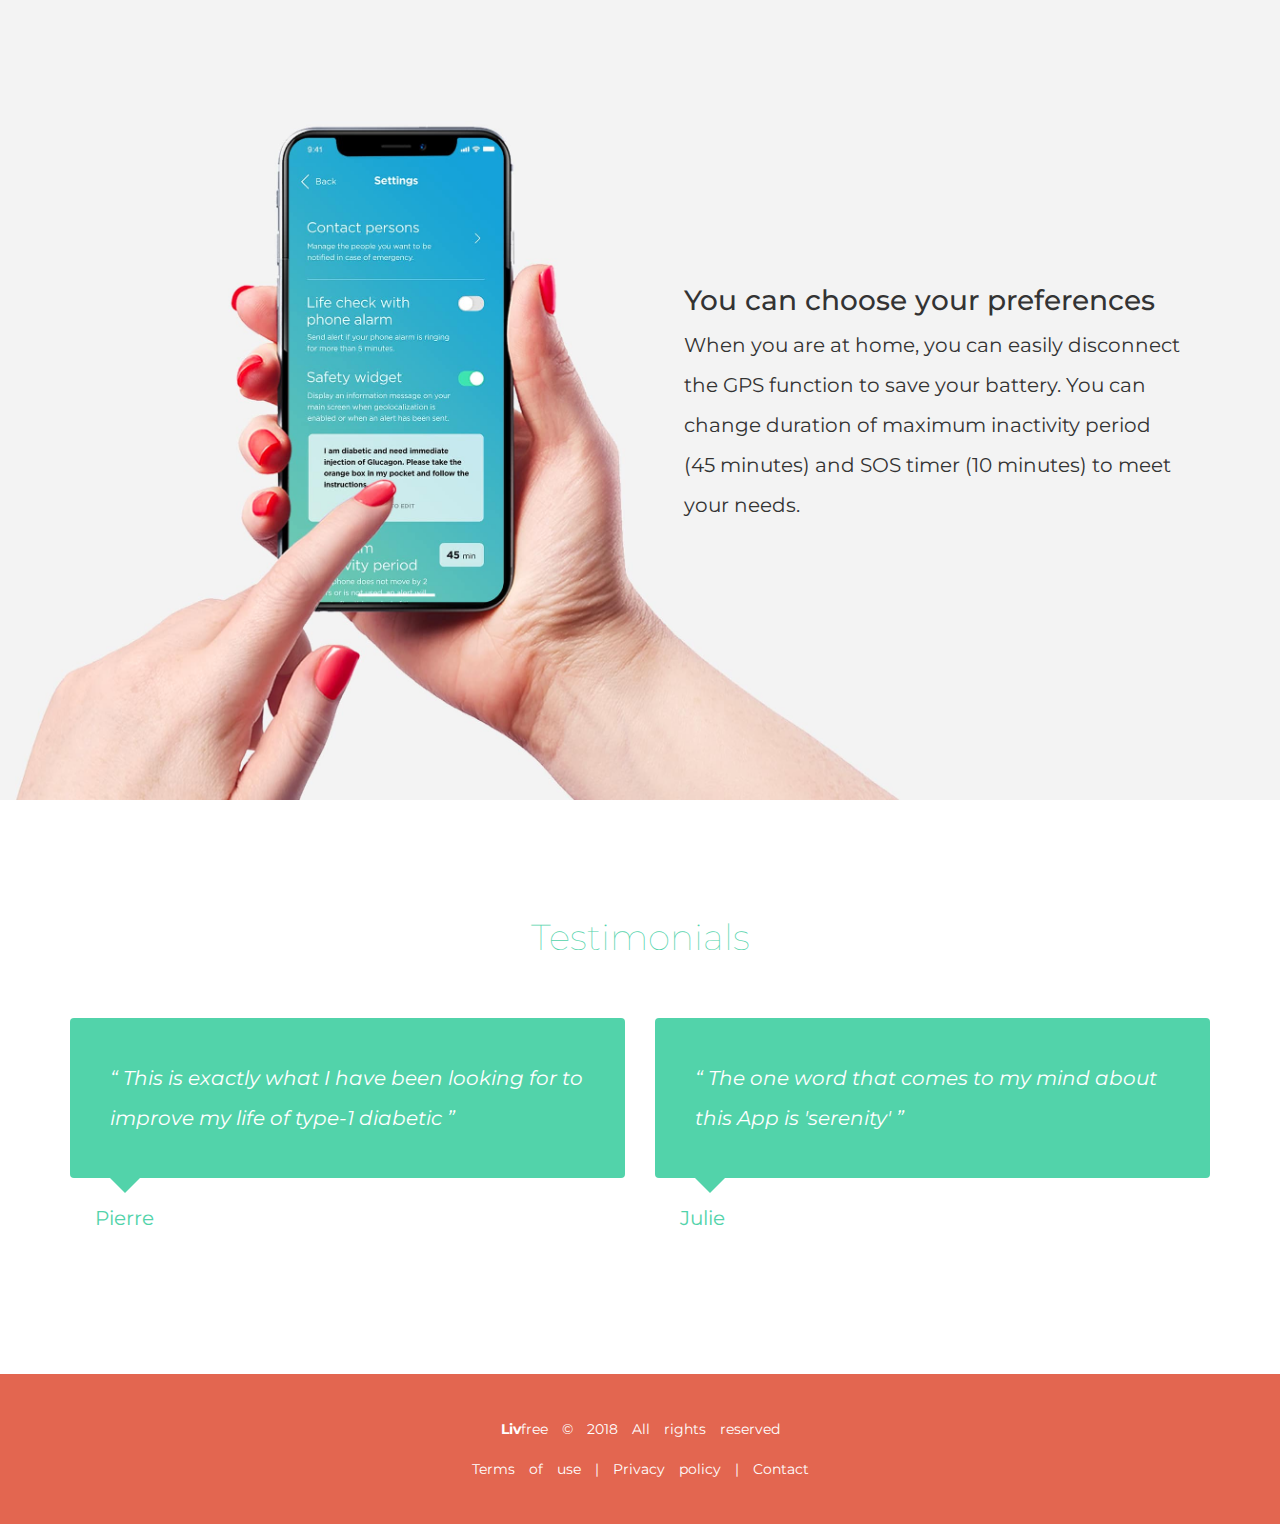
==== commit d01e490c: "updated privacy policy" ====
--- a/index.html
+++ b/index.html
@@ -145,6 +145,6 @@
 
 <footer>
 
-  <span><strong>Liv</strong>free &copy 2018 All rights reserved  <br> <a href="images/LIV-Privacy Policy.pdf"> Terms & privacy </a> | <a id="mail-link" href="mailto:info@livfree.io" target="_top">Contact</a></span>
+  <span><strong>Liv</strong>free &copy 2018 All rights reserved  <br> <a href="images/LIV - Terms of Use (PRE FINAL - EN).pdf"> Terms of use </a> | <a href="images/LIV-Privacy Policy (PRE FINAL - EN).pdf"> Privacy policy </a> | <a id="mail-link" href="mailto:info@livfree.io" target="_top">Contact</a></span>
 
 </footer>
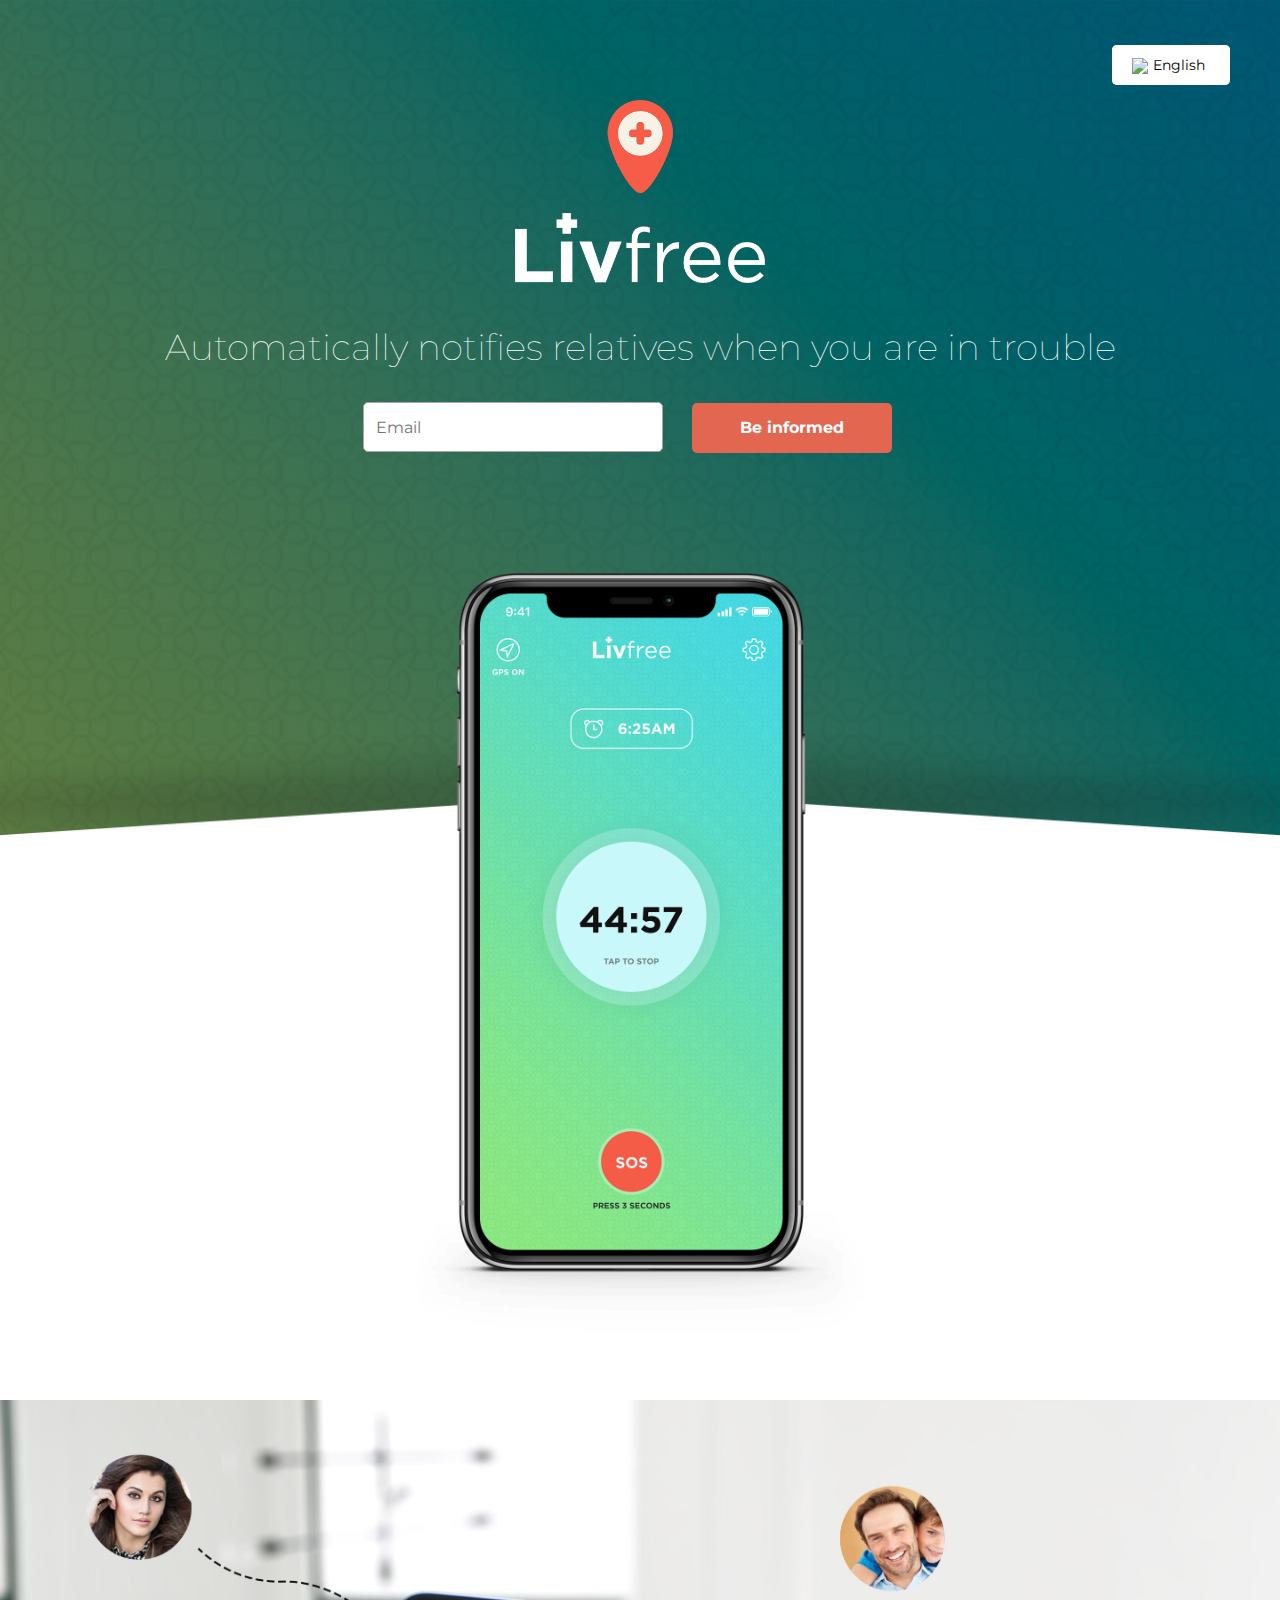
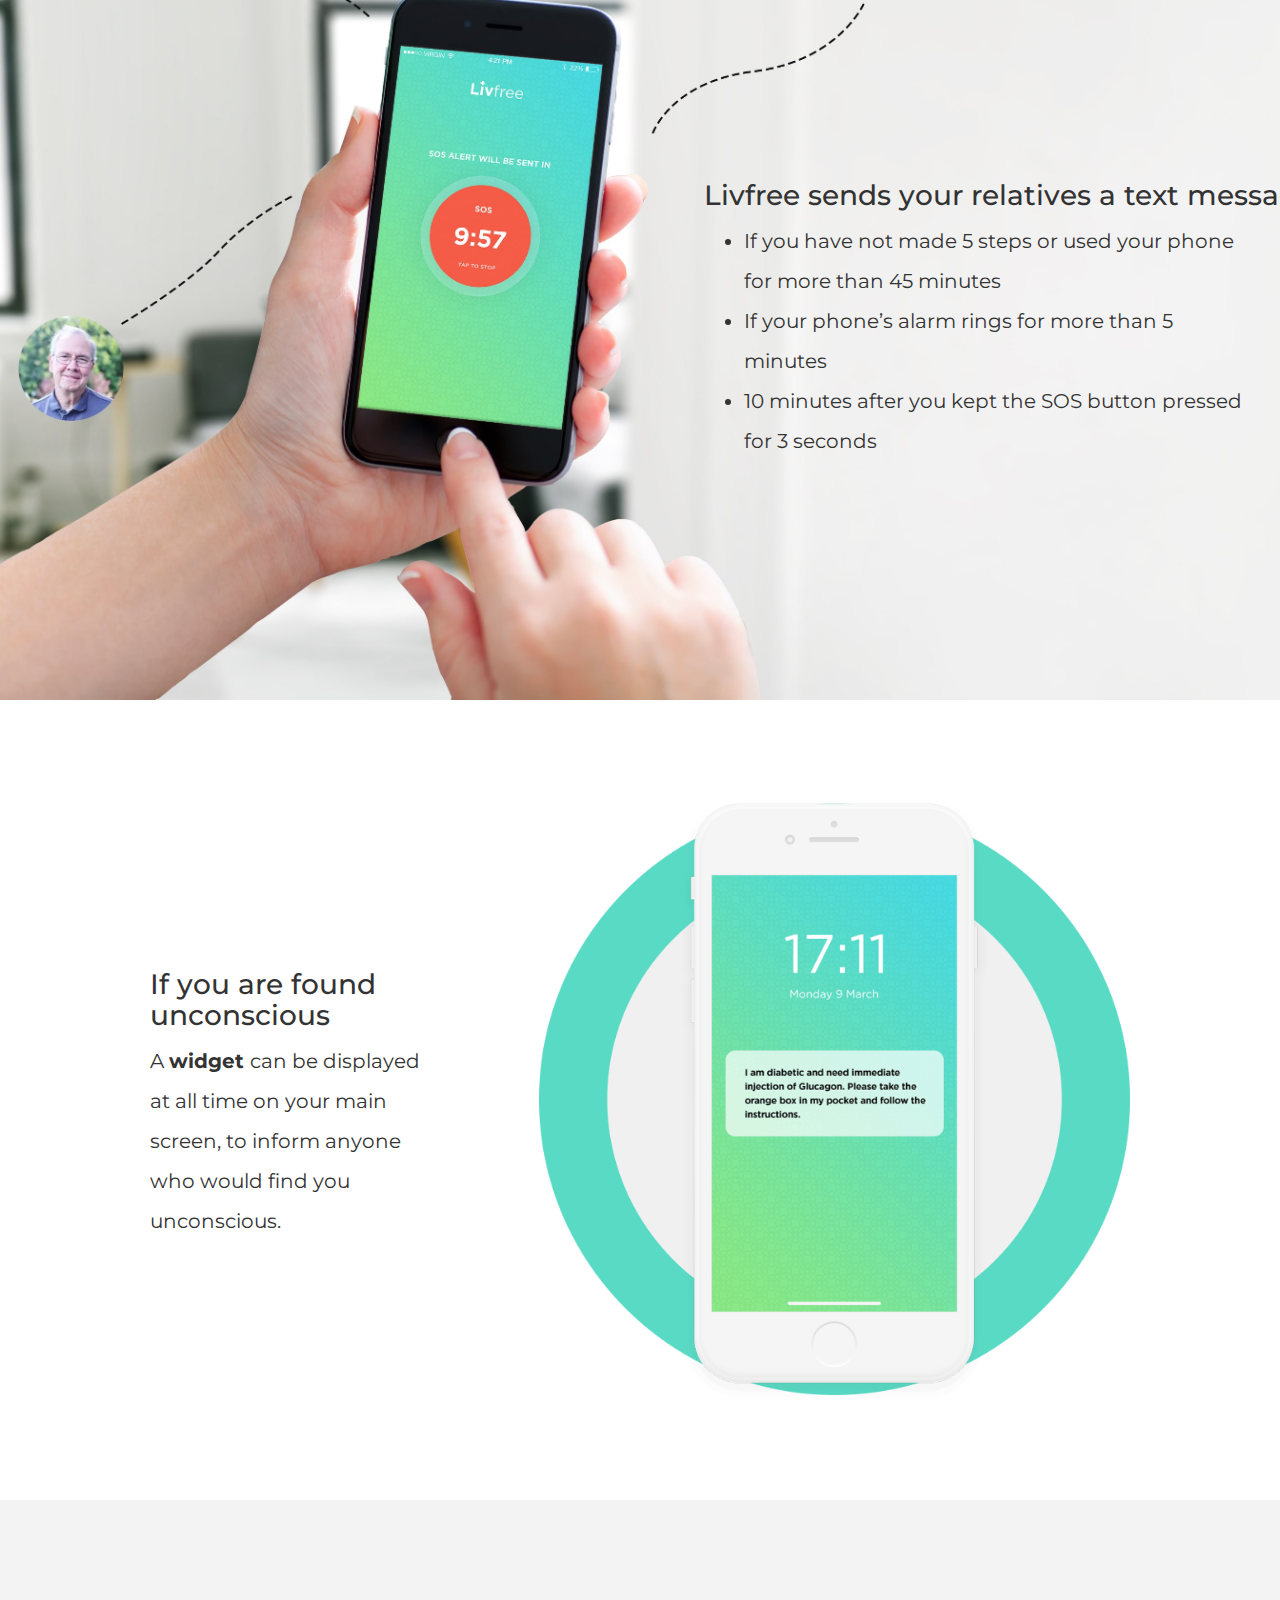
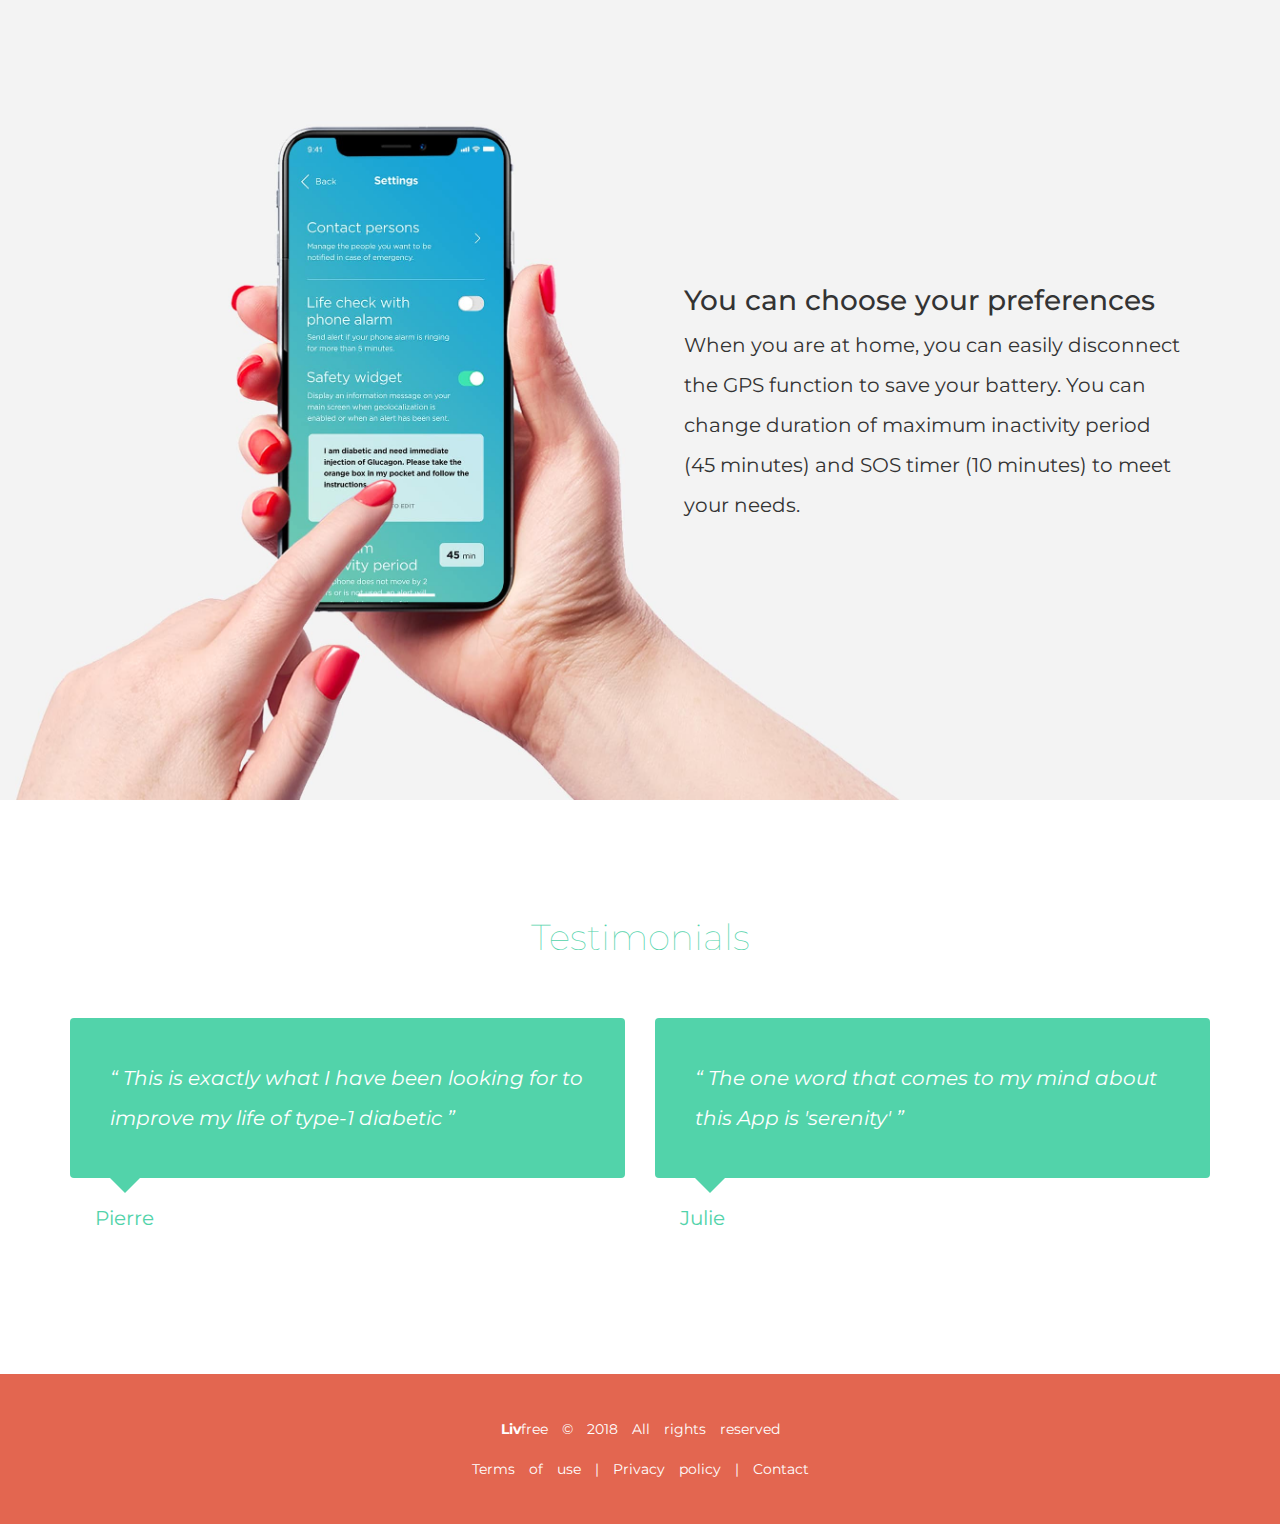
==== commit b08881d4: "updated sentence" ====
--- a/index.html
+++ b/index.html
@@ -74,7 +74,7 @@
   <div class="second-section-text" data-aos="fade-left" data-aos-duration="2000">
     <h3>Livfree sends your relatives a text message:</h3>
     <ul>
-      <li>If you have not moved or used your phone for more than 45 minutes</li>
+      <li>If you have not made 5 steps or used your phone for more than 45 minutes</li>
       <li>If your phone’s alarm rings for more than 5 minutes</li>
       <li>10 minutes after you kept the SOS button pressed for 3 seconds</li>
     </ul>
